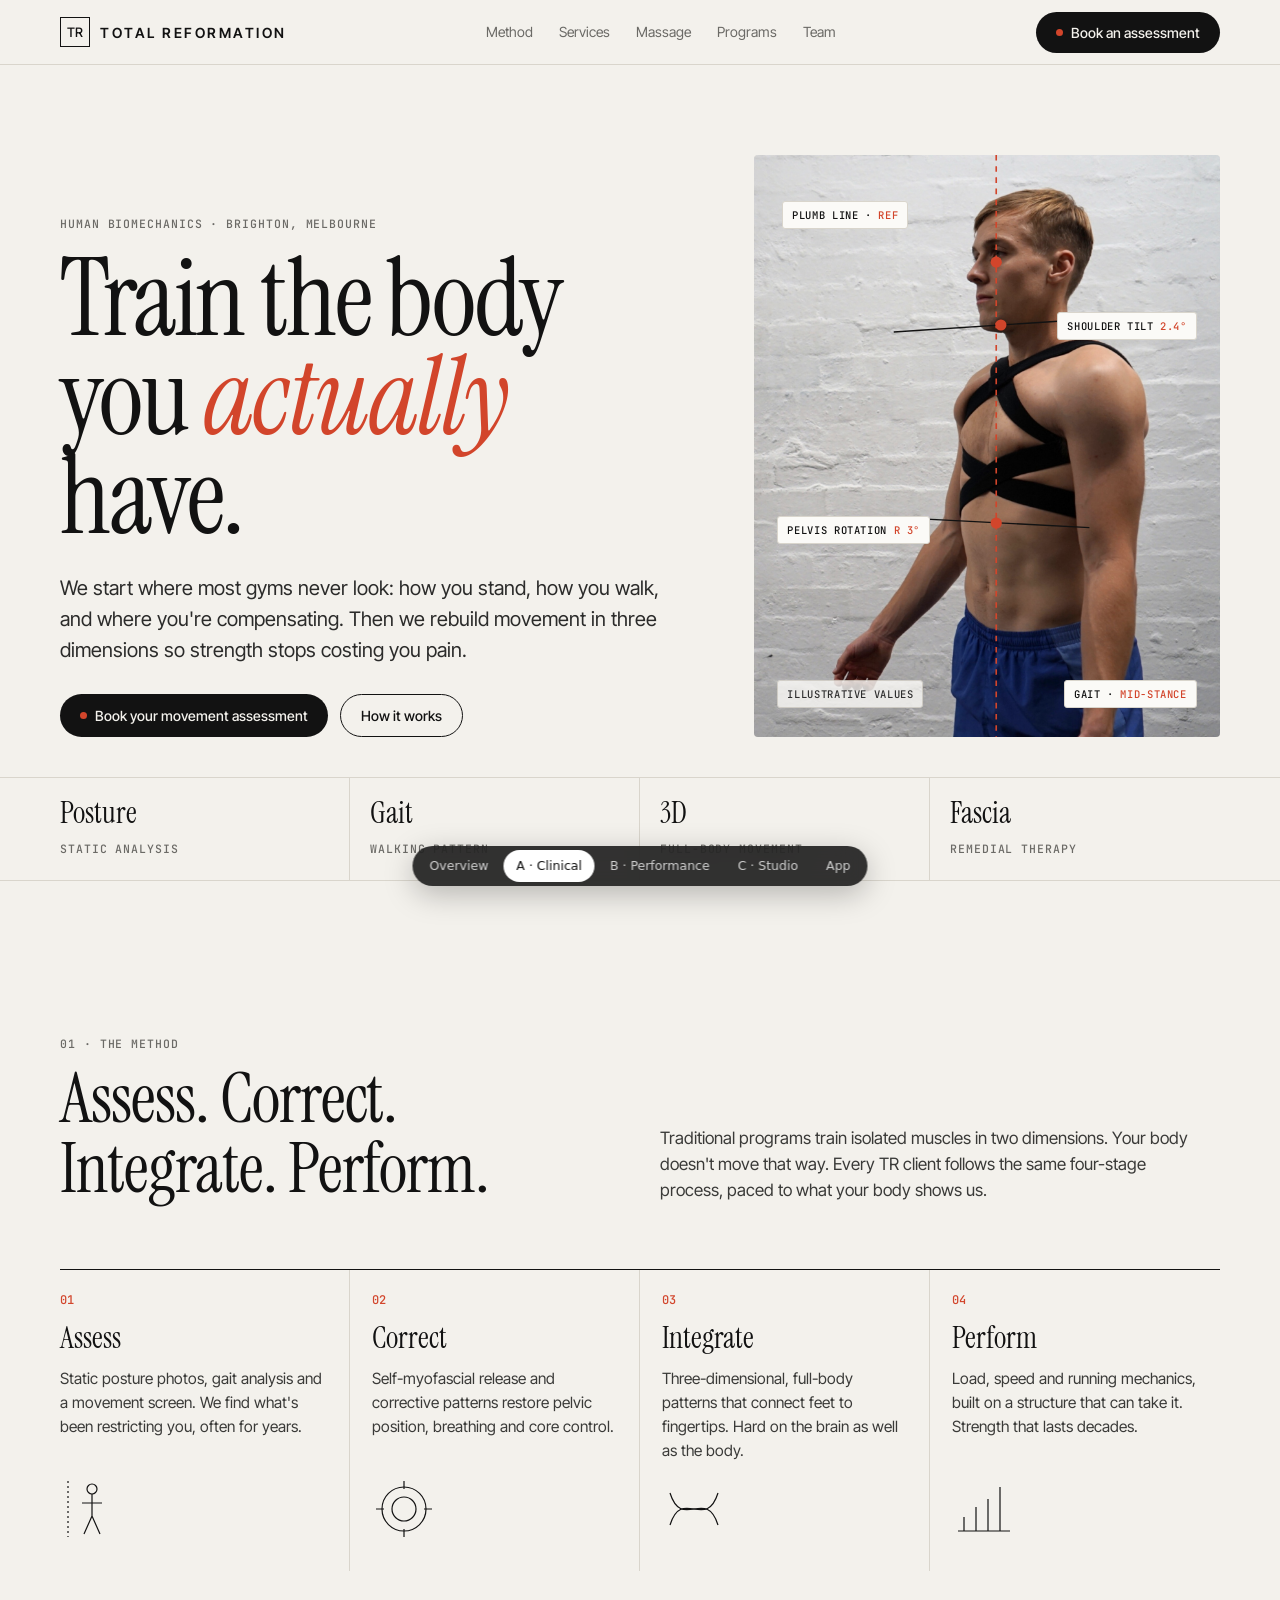
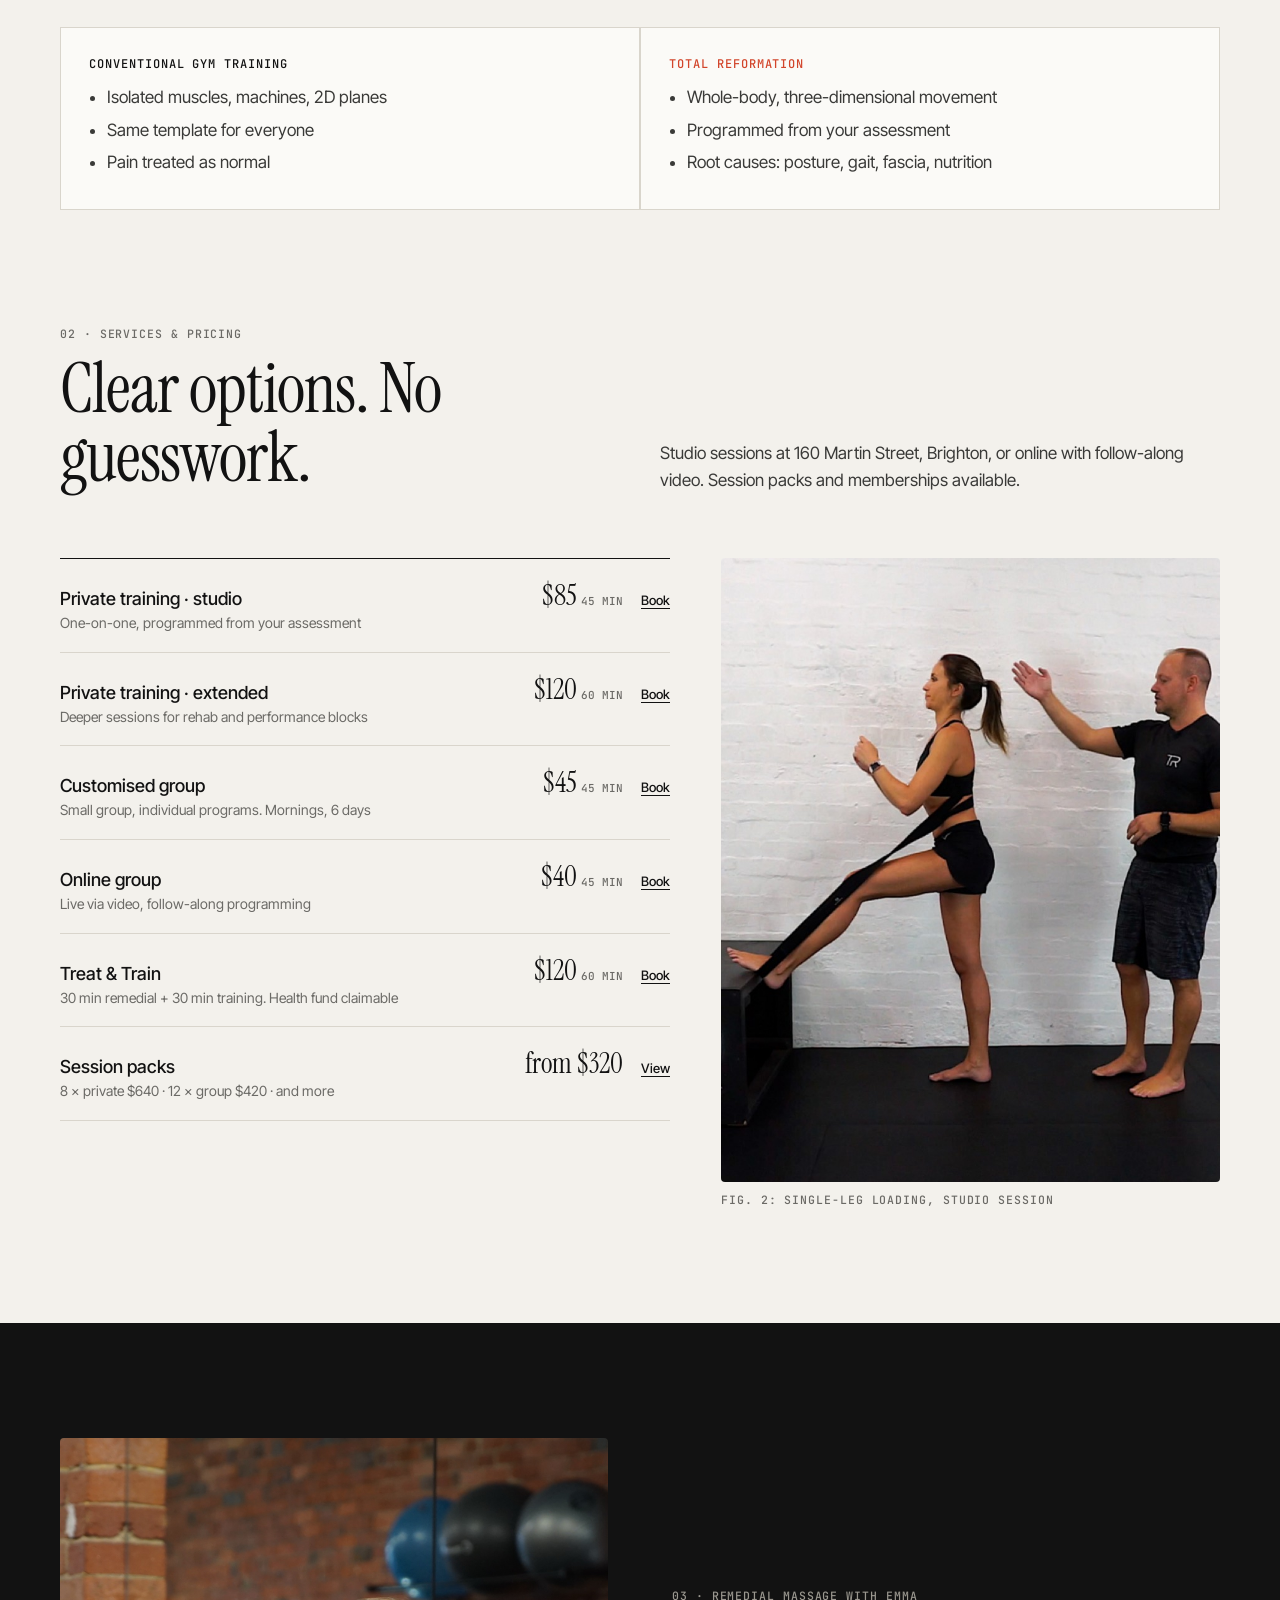
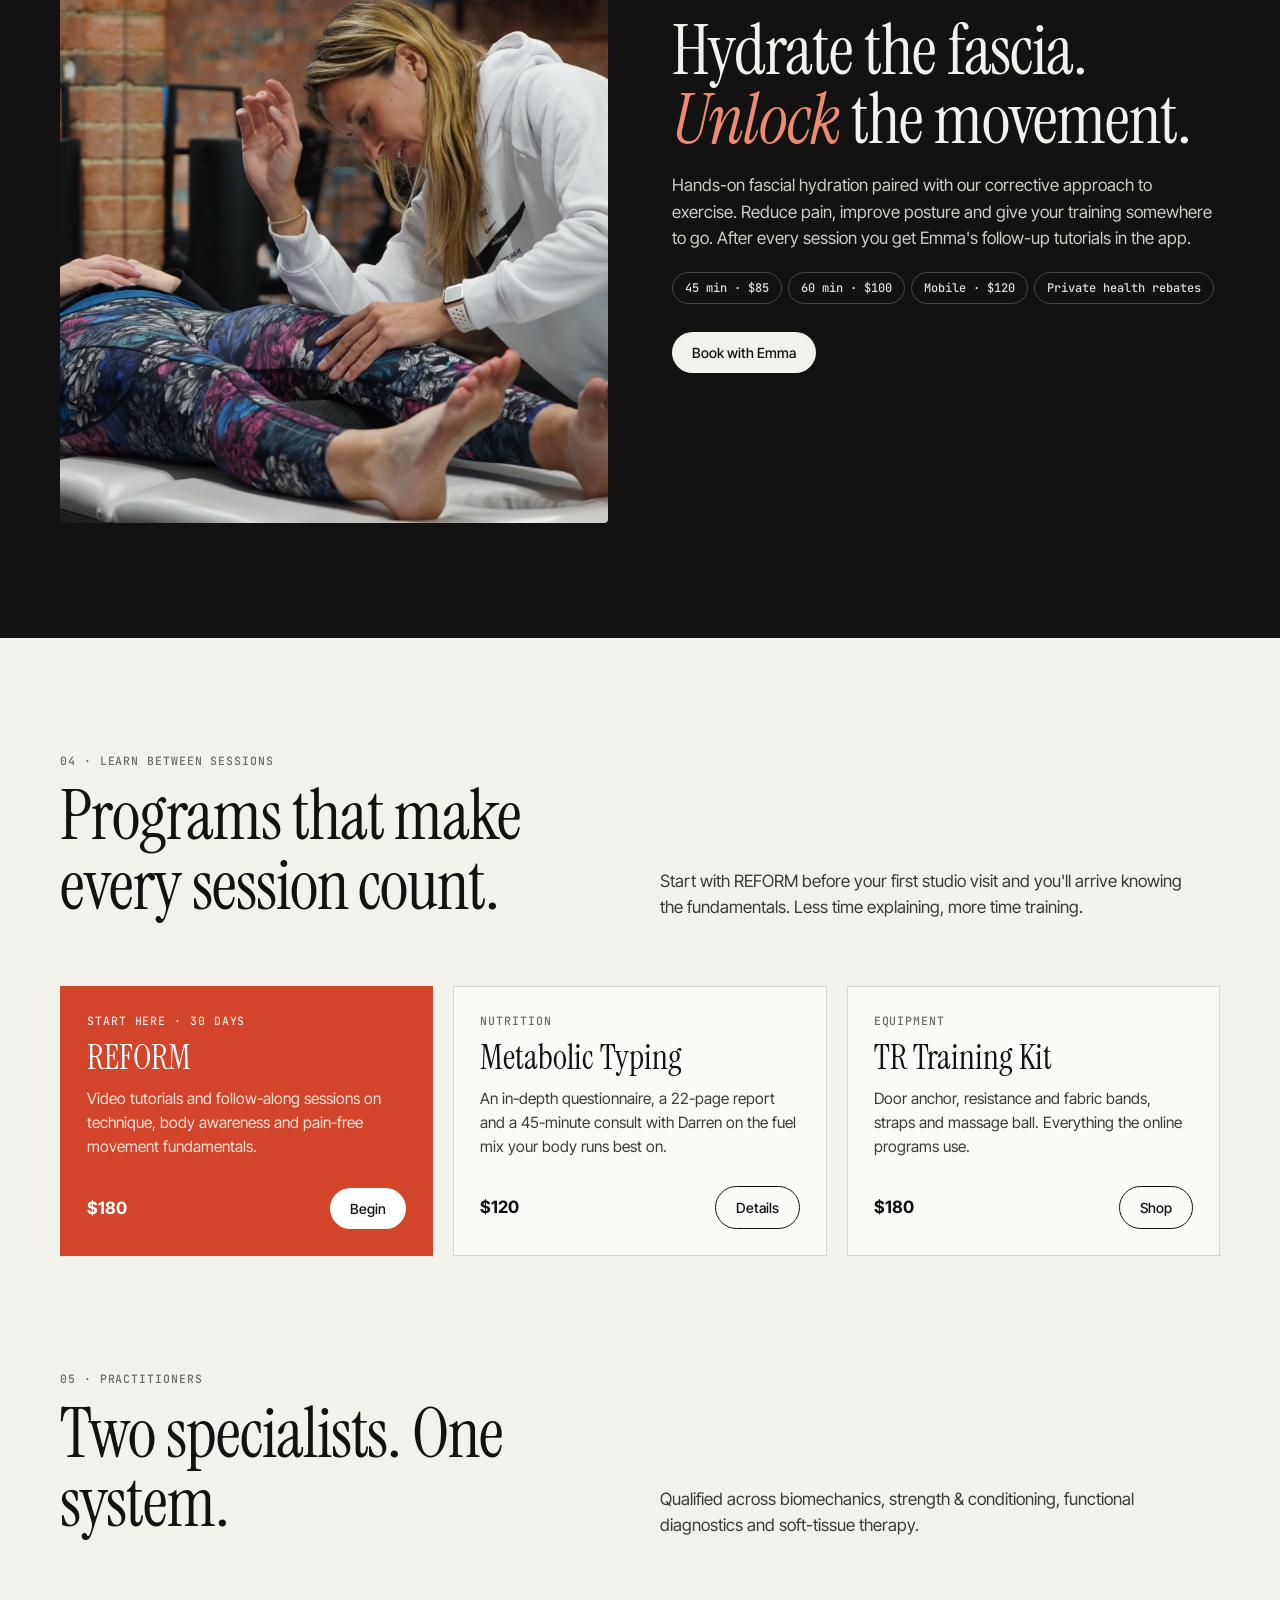
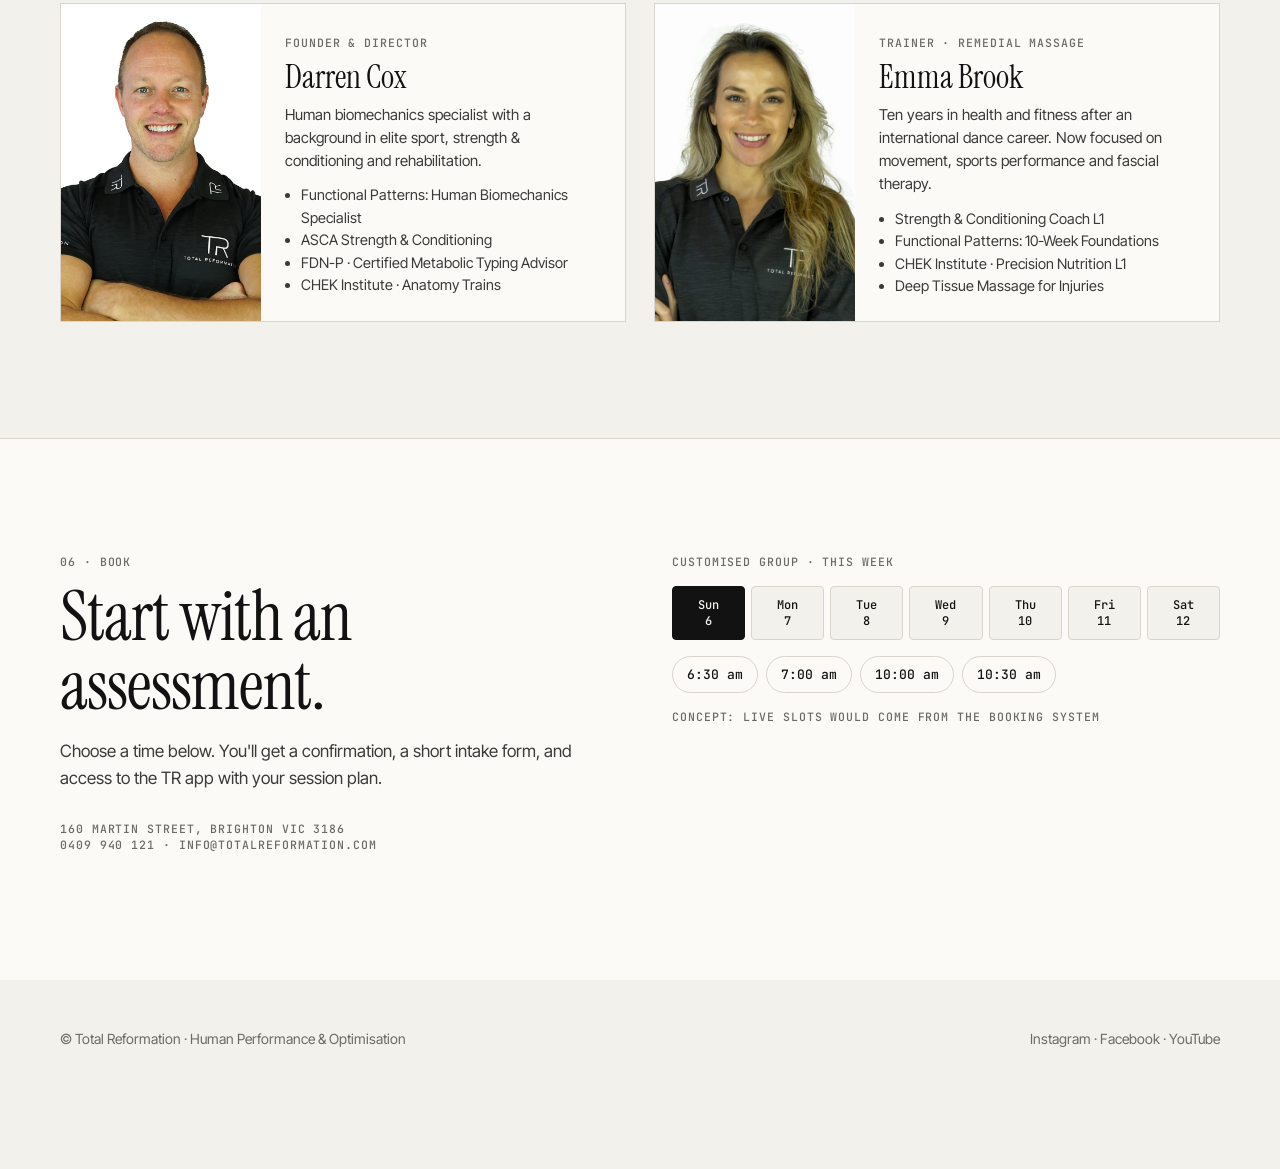
==== a/index.html @ d6e3cc48 "Total Reformation redesign concept: 3 directions + client app demo" ====
<!doctype html>
<html lang="en">
<head>
<meta charset="utf-8">
<meta name="viewport" content="width=device-width, initial-scale=1, viewport-fit=cover">
<meta name="robots" content="noindex, nofollow">
<title>Total Reformation · Concept A · Clinical</title>
<link rel="icon" href="../assets/img/favicon.jpg">
<link rel="preconnect" href="https://fonts.googleapis.com"><link rel="preconnect" href="https://fonts.gstatic.com" crossorigin>
<link href="https://fonts.googleapis.com/css2?family=Instrument+Serif:ital@0;1&family=Inter+Tight:wght@400;500;600&family=JetBrains+Mono:wght@400;500&display=swap" rel="stylesheet">
<link rel="stylesheet" href="../assets/concept-bar.css">
<style>
:root{--paper:#F3F1EC;--ink:#121212;--mute:#6B6A66;--line:#D9D5CC;--sig:#D2452B;--card:#FBFAF7;
--serif:"Instrument Serif",Georgia,serif;--sans:"Inter Tight",system-ui,sans-serif;--mono:"JetBrains Mono",ui-monospace,monospace}
*{box-sizing:border-box}html{scroll-behavior:smooth}
body{margin:0;background:var(--paper);color:var(--ink);font:400 17px/1.55 var(--sans);-webkit-font-smoothing:antialiased}
img{max-width:100%;display:block}a{color:inherit}
.wrap{max-width:1240px;margin:0 auto;padding:0 clamp(18px,4vw,40px)}
.mono{font:500 11.5px/1.4 var(--mono);letter-spacing:.08em;text-transform:uppercase;color:var(--mute)}
/* nav */
nav.top{position:sticky;top:0;z-index:20;background:color-mix(in srgb,var(--paper) 88%,transparent);backdrop-filter:blur(12px);-webkit-backdrop-filter:blur(12px);border-bottom:1px solid var(--line)}
nav.top .wrap{display:flex;align-items:center;justify-content:space-between;height:64px;gap:20px}
.brand{display:flex;align-items:center;gap:10px;text-decoration:none;font:600 14px var(--sans);letter-spacing:.18em}
.brand i{display:grid;place-items:center;width:30px;height:30px;border:1.5px solid var(--ink);font:500 13px var(--sans);font-style:normal;letter-spacing:0}
.links{display:flex;gap:26px;font-size:14px}.links a{text-decoration:none;color:var(--mute)}.links a:hover{color:var(--ink)}
.btn{display:inline-flex;align-items:center;gap:8px;padding:12px 20px;border-radius:999px;background:var(--ink);color:var(--paper);text-decoration:none;font:500 14px var(--sans);border:0;cursor:pointer;white-space:nowrap}
.btn.ghost{background:transparent;color:var(--ink);border:1px solid var(--ink)}
.btn .dot{width:7px;height:7px;border-radius:50%;background:var(--sig)}
@media(max-width:860px){.links{display:none}}
/* hero */
.hero{padding:clamp(40px,7vw,90px) 0 40px}
.hero .grid{display:grid;grid-template-columns:1.15fr .85fr;gap:clamp(24px,5vw,70px);align-items:end}
h1{font:400 clamp(52px,8.4vw,124px)/.92 var(--serif);letter-spacing:-.02em;margin:18px 0 26px}
h1 em{color:var(--sig)}
.lede{font-size:clamp(17px,1.6vw,20px);max-width:34em;color:#2b2b2a}
.cta{display:flex;gap:12px;flex-wrap:wrap;margin-top:28px}
.scan{position:relative;aspect-ratio:4/5;background:#e7e3db;overflow:hidden;border-radius:4px}
.scan img{width:100%;height:100%;object-fit:cover;filter:grayscale(.15) contrast(1.02)}
.scan svg{position:absolute;inset:0;width:100%;height:100%}
.scan .tag{position:absolute;background:var(--card);border:1px solid var(--line);padding:6px 9px;font:500 10.5px var(--mono);letter-spacing:.06em;text-transform:uppercase;border-radius:3px}
.scan .tag b{color:var(--sig);font-weight:500}
@media(max-width:860px){.hero .grid{grid-template-columns:1fr}.scan{aspect-ratio:4/4.4}}
/* strip */
.strip{border-top:1px solid var(--line);border-bottom:1px solid var(--line);margin-top:40px}
.strip .wrap{display:grid;grid-template-columns:repeat(4,1fr)}
.strip div.c{padding:20px 0;border-right:1px solid var(--line);padding-right:16px}.strip div.c:last-child{border:0}
.strip .c+.c{padding-left:20px}
.strip b{display:block;font:400 30px/1 var(--serif);margin-bottom:6px}
@media(max-width:700px){.strip .wrap{grid-template-columns:1fr 1fr}.strip div.c:nth-child(2){border-right:0}.strip div.c:nth-child(3){padding-left:0}.strip div.c:nth-child(-n+2){border-bottom:1px solid var(--line)}}
/* sections */
section{padding:clamp(64px,9vw,120px) 0}
h2{font:400 clamp(38px,5.4vw,72px)/1 var(--serif);letter-spacing:-.015em;margin:12px 0 18px}
.sechead{display:grid;grid-template-columns:1fr 1fr;gap:40px;align-items:end;margin-bottom:48px}
.sechead p{color:#3a3a38;max-width:32em}
@media(max-width:860px){.sechead{grid-template-columns:1fr;gap:6px}}
/* method */
.steps{display:grid;grid-template-columns:repeat(4,1fr);border-top:1px solid var(--ink)}
.step{padding:22px 22px 30px 0;border-right:1px solid var(--line);min-height:260px;display:flex;flex-direction:column;gap:14px}
.step+.step{padding-left:22px}.step:last-child{border-right:0}
.step h3{font:400 30px/1.05 var(--serif);margin:0}
.step p{margin:0;font-size:15.5px;color:#3a3a38}
.step .n{font:500 12px var(--mono);color:var(--sig)}
.step svg{margin-top:auto;width:64px;height:64px;stroke:var(--ink);fill:none;stroke-width:1.2}
@media(max-width:900px){.steps{grid-template-columns:1fr 1fr}.step{min-height:0;border-bottom:1px solid var(--line)}.step:nth-child(2){border-right:0}.step:nth-child(3){padding-left:0}}
@media(max-width:520px){.steps{grid-template-columns:1fr}.step,.step+.step{padding-left:0;border-right:0}}
/* compare */
.compare{display:grid;grid-template-columns:1fr 1fr;gap:2px;background:var(--line);border:1px solid var(--line);margin-top:56px}
.compare>div{background:var(--card);padding:28px}
.compare h4{margin:0 0 12px;font:500 12px var(--mono);letter-spacing:.08em;text-transform:uppercase}
.compare ul{margin:0;padding-left:18px;color:#3a3a38}.compare li{margin:6px 0}
.compare .tr h4{color:var(--sig)}
@media(max-width:700px){.compare{grid-template-columns:1fr}}
/* services */
.svc{display:grid;grid-template-columns:1.1fr .9fr;gap:clamp(24px,4vw,60px)}
.table{border-top:1px solid var(--ink)}
.row{display:grid;grid-template-columns:1fr auto auto;gap:18px;align-items:baseline;padding:18px 0;border-bottom:1px solid var(--line)}
.row h3{margin:0;font:500 18px var(--sans)}.row small{display:block;color:var(--mute);font-size:14px;margin-top:3px}
.row .p{font:400 28px var(--serif)}.row .d{font:500 11px var(--mono);color:var(--mute);text-transform:uppercase}
.row a{font:500 13px var(--sans);text-decoration:none;border-bottom:1px solid var(--ink)}
.svc figure{margin:0;position:sticky;top:90px;align-self:start}
.svc figure img{aspect-ratio:4/5;object-fit:cover;border-radius:4px}
.svc figcaption{margin-top:10px}
@media(max-width:860px){.svc{grid-template-columns:1fr}.svc figure{position:static}.row{grid-template-columns:1fr auto}.row a{grid-column:1/-1;justify-self:start}}
/* dark band */
.band{background:var(--ink);color:var(--paper)}
.band .mono{color:#9a978f}
.band h2 em{color:#F08A6E}
.band .grid{display:grid;grid-template-columns:1fr 1fr;gap:clamp(28px,5vw,80px);align-items:center}
.band img{border-radius:4px;aspect-ratio:16/10;object-fit:cover}
.band p{color:#cfccc4}
.pill{display:inline-block;padding:7px 12px;border:1px solid #444;border-radius:999px;font:500 12px var(--mono);margin:4px 6px 0 0;color:#ddd}
@media(max-width:860px){.band .grid{grid-template-columns:1fr}}
/* people */
.people{display:grid;grid-template-columns:1fr 1fr;gap:28px}
.person{background:var(--card);border:1px solid var(--line);display:grid;grid-template-columns:200px 1fr}
.person img{height:100%;object-fit:cover;background:#fff}
.person div{padding:24px}
.person h3{font:400 32px/1 var(--serif);margin:6px 0 10px}
.person ul{padding-left:16px;margin:12px 0 0;font-size:14.5px;color:#3a3a38}
@media(max-width:960px){.people{grid-template-columns:1fr}}
@media(max-width:520px){.person{grid-template-columns:1fr}.person img{aspect-ratio:1;height:auto}}
/* programs */
.progs{display:grid;grid-template-columns:repeat(3,1fr);gap:20px}
.prog{border:1px solid var(--line);background:var(--card);padding:26px;display:flex;flex-direction:column;gap:12px;min-height:270px}
.prog h3{font:400 34px/1 var(--serif);margin:0}.prog p{margin:0;color:#3a3a38;font-size:15.5px}
.prog .foot{margin-top:auto;display:flex;justify-content:space-between;align-items:center}
.prog.feat{background:var(--sig);color:#fff;border-color:var(--sig)}.prog.feat p,.prog.feat .mono{color:#fde3dc}
.prog.feat .btn{background:#fff;color:var(--ink)}
@media(max-width:900px){.progs{grid-template-columns:1fr}}
/* book */
.book{background:var(--card);border-top:1px solid var(--line)}
.book .grid{display:grid;grid-template-columns:1fr 1fr;gap:clamp(28px,5vw,80px)}
.slots{display:grid;grid-template-columns:repeat(7,1fr);gap:6px;margin:16px 0}
.slots button{font:500 12px var(--mono);border:1px solid var(--line);background:var(--paper);padding:10px 0;border-radius:4px;cursor:pointer;color:var(--ink)}
.slots button.on{background:var(--ink);color:var(--paper);border-color:var(--ink)}
.times{display:flex;flex-wrap:wrap;gap:8px}.times span{padding:9px 14px;border:1px solid var(--line);border-radius:999px;font:500 13px var(--mono);cursor:pointer}
.times span:hover{border-color:var(--sig);color:var(--sig)}
@media(max-width:860px){.book .grid{grid-template-columns:1fr}}
footer{padding:48px 0 120px;font-size:14px;color:var(--mute)}
footer .wrap{display:flex;justify-content:space-between;gap:20px;flex-wrap:wrap}
.reveal{opacity:0;transform:translateY(18px);transition:opacity .7s ease,transform .7s ease}.reveal.in{opacity:1;transform:none}
@media(prefers-reduced-motion:reduce){.reveal{opacity:1;transform:none;transition:none}}
</style>
</head>
<body>
<nav class="top"><div class="wrap">
  <a class="brand" href="#"><i>TR</i>TOTAL REFORMATION</a>
  <div class="links"><a href="#method">Method</a><a href="#services">Services</a><a href="#massage">Massage</a><a href="#programs">Programs</a><a href="#team">Team</a></div>
  <a class="btn" href="#book"><span class="dot"></span>Book an assessment</a>
</div></nav>

<header class="hero"><div class="wrap grid">
  <div>
    <div class="mono">Human biomechanics · Brighton, Melbourne</div>
    <h1>Train the body you <em>actually</em> have.</h1>
    <p class="lede">We start where most gyms never look: how you stand, how you walk, and where you're compensating. Then we rebuild movement in three dimensions so strength stops costing you pain.</p>
    <div class="cta"><a class="btn" href="#book"><span class="dot"></span>Book your movement assessment</a><a class="btn ghost" href="#method">How it works</a></div>
  </div>
  <div class="scan reveal">
    <img src="../assets/img/posture-strap.jpg" alt="Client during a posture assessment">
    <svg viewBox="0 0 100 125" preserveAspectRatio="none" aria-hidden="true">
      <line x1="52" y1="0" x2="52" y2="125" stroke="#D2452B" stroke-width=".35" stroke-dasharray="1.2 1.2"/>
      <line x1="30" y1="38" x2="76" y2="35" stroke="#121212" stroke-width=".3"/>
      <line x1="34" y1="78" x2="72" y2="80" stroke="#121212" stroke-width=".3"/>
      <circle cx="52" cy="23" r="1.2" fill="#D2452B"/><circle cx="53" cy="36.5" r="1.2" fill="#D2452B"/><circle cx="52" cy="79" r="1.2" fill="#D2452B"/>
    </svg>
    <span class="tag" style="top:8%;left:6%">Plumb line · <b>ref</b></span>
    <span class="tag" style="top:27%;right:5%">Shoulder tilt <b>2.4°</b></span>
    <span class="tag" style="top:62%;left:5%">Pelvis rotation <b>R 3°</b></span>
    <span class="tag" style="bottom:5%;right:5%">Gait · <b>mid-stance</b></span>
    <span class="tag" style="bottom:5%;left:5%;opacity:.8">Illustrative values</span>
  </div>
</div>
<div class="strip"><div class="wrap">
  <div class="c"><b>Posture</b><span class="mono">Static analysis</span></div>
  <div class="c"><b>Gait</b><span class="mono">Walking pattern</span></div>
  <div class="c"><b>3D</b><span class="mono">Full-body movement</span></div>
  <div class="c"><b>Fascia</b><span class="mono">Remedial therapy</span></div>
</div></div>
</header>

<section id="method"><div class="wrap">
  <div class="sechead">
    <div><div class="mono">01 · The method</div><h2>Assess. Correct. Integrate. Perform.</h2></div>
    <p>Traditional programs train isolated muscles in two dimensions. Your body doesn't move that way. Every TR client follows the same four-stage process, paced to what your body shows us.</p>
  </div>
  <div class="steps">
    <div class="step reveal"><span class="n">01</span><h3>Assess</h3><p>Static posture photos, gait analysis and a movement screen. We find what's been restricting you, often for years.</p>
      <svg viewBox="0 0 64 64"><circle cx="32" cy="12" r="5"/><path d="M32 17v22M22 26h20M32 39l-8 18M32 39l8 18"/><path d="M8 4v56" stroke-dasharray="2 3"/></svg></div>
    <div class="step reveal"><span class="n">02</span><h3>Correct</h3><p>Self-myofascial release and corrective patterns restore pelvic position, breathing and core control.</p>
      <svg viewBox="0 0 64 64"><circle cx="32" cy="32" r="22"/><circle cx="32" cy="32" r="12"/><path d="M32 4v8M32 52v8M4 32h8M52 32h8"/></svg></div>
    <div class="step reveal"><span class="n">03</span><h3>Integrate</h3><p>Three-dimensional, full-body patterns that connect feet to fingertips. Hard on the brain as well as the body.</p>
      <svg viewBox="0 0 64 64"><path d="M8 48C20 10 44 54 56 16"/><path d="M8 16c12 38 36-6 48 32"/></svg></div>
    <div class="step reveal"><span class="n">04</span><h3>Perform</h3><p>Load, speed and running mechanics, built on a structure that can take it. Strength that lasts decades.</p>
      <svg viewBox="0 0 64 64"><path d="M6 54h52M12 54V40M24 54V30M36 54V22M48 54V10"/></svg></div>
  </div>
  <div class="compare reveal">
    <div><h4>Conventional gym training</h4><ul><li>Isolated muscles, machines, 2D planes</li><li>Same template for everyone</li><li>Pain treated as normal</li></ul></div>
    <div class="tr"><h4>Total Reformation</h4><ul><li>Whole-body, three-dimensional movement</li><li>Programmed from your assessment</li><li>Root causes: posture, gait, fascia, nutrition</li></ul></div>
  </div>
</div></section>

<section id="services" style="padding-top:0"><div class="wrap">
  <div class="sechead">
    <div><div class="mono">02 · Services &amp; pricing</div><h2>Clear options. No guesswork.</h2></div>
    <p>Studio sessions at 160 Martin Street, Brighton, or online with follow-along video. Session packs and memberships available.</p>
  </div>
  <div class="svc">
    <div class="table">
      <div class="row"><div><h3>Private training · studio</h3><small>One-on-one, programmed from your assessment</small></div><div><span class="p">$85</span> <span class="d">45 min</span></div><a href="#book">Book</a></div>
      <div class="row"><div><h3>Private training · extended</h3><small>Deeper sessions for rehab and performance blocks</small></div><div><span class="p">$120</span> <span class="d">60 min</span></div><a href="#book">Book</a></div>
      <div class="row"><div><h3>Customised group</h3><small>Small group, individual programs. Mornings, 6 days</small></div><div><span class="p">$45</span> <span class="d">45 min</span></div><a href="#book">Book</a></div>
      <div class="row"><div><h3>Online group</h3><small>Live via video, follow-along programming</small></div><div><span class="p">$40</span> <span class="d">45 min</span></div><a href="#book">Book</a></div>
      <div class="row"><div><h3>Treat &amp; Train</h3><small>30 min remedial + 30 min training. Health fund claimable</small></div><div><span class="p">$120</span> <span class="d">60 min</span></div><a href="#book">Book</a></div>
      <div class="row"><div><h3>Session packs</h3><small>8 × private $640 · 12 × group $420 · and more</small></div><div><span class="p">from $320</span></div><a href="#book">View</a></div>
    </div>
    <figure class="reveal"><img src="../assets/img/box-coach.jpg" alt="Darren coaching a client"><figcaption class="mono">Fig. 2: Single-leg loading, studio session</figcaption></figure>
  </div>
</div></section>

<section class="band" id="massage"><div class="wrap grid">
  <div class="reveal"><img src="../assets/img/emma-treat.jpg" alt="Emma during a remedial massage treatment" style="aspect-ratio:4/5"></div>
  <div>
    <div class="mono">03 · Remedial massage with Emma</div>
    <h2>Hydrate the fascia. <em>Unlock</em> the movement.</h2>
    <p>Hands-on fascial hydration paired with our corrective approach to exercise. Reduce pain, improve posture and give your training somewhere to go. After every session you get Emma's follow-up tutorials in the app.</p>
    <div><span class="pill">45 min · $85</span><span class="pill">60 min · $100</span><span class="pill">Mobile · $120</span><span class="pill">Private health rebates</span></div>
    <div class="cta"><a class="btn" style="background:var(--paper);color:var(--ink)" href="#book">Book with Emma</a></div>
  </div>
</div></section>

<section id="programs"><div class="wrap">
  <div class="sechead">
    <div><div class="mono">04 · Learn between sessions</div><h2>Programs that make every session count.</h2></div>
    <p>Start with REFORM before your first studio visit and you'll arrive knowing the fundamentals. Less time explaining, more time training.</p>
  </div>
  <div class="progs">
    <div class="prog feat reveal"><span class="mono">Start here · 30 days</span><h3>REFORM</h3><p>Video tutorials and follow-along sessions on technique, body awareness and pain-free movement fundamentals.</p><div class="foot"><b>$180</b><a class="btn" href="#">Begin</a></div></div>
    <div class="prog reveal"><span class="mono">Nutrition</span><h3>Metabolic Typing</h3><p>An in-depth questionnaire, a 22-page report and a 45-minute consult with Darren on the fuel mix your body runs best on.</p><div class="foot"><b>$120</b><a class="btn ghost" href="#">Details</a></div></div>
    <div class="prog reveal"><span class="mono">Equipment</span><h3>TR Training Kit</h3><p>Door anchor, resistance and fabric bands, straps and massage ball. Everything the online programs use.</p><div class="foot"><b>$180</b><a class="btn ghost" href="#">Shop</a></div></div>
  </div>
</div></section>

<section id="team" style="padding-top:0"><div class="wrap">
  <div class="sechead"><div><div class="mono">05 · Practitioners</div><h2>Two specialists. One system.</h2></div><p>Qualified across biomechanics, strength &amp; conditioning, functional diagnostics and soft-tissue therapy.</p></div>
  <div class="people">
    <div class="person reveal"><img src="../assets/img/darren-portrait.jpg" alt="Darren Cox"><div><span class="mono">Founder &amp; director</span><h3>Darren Cox</h3><p style="margin:0;font-size:15px;color:#3a3a38">Human biomechanics specialist with a background in elite sport, strength &amp; conditioning and rehabilitation.</p>
      <ul><li>Functional Patterns: Human Biomechanics Specialist</li><li>ASCA Strength &amp; Conditioning</li><li>FDN-P · Certified Metabolic Typing Advisor</li><li>CHEK Institute · Anatomy Trains</li></ul></div></div>
    <div class="person reveal"><img src="../assets/img/emma-portrait.jpg" alt="Emma Brook"><div><span class="mono">Trainer · remedial massage</span><h3>Emma Brook</h3><p style="margin:0;font-size:15px;color:#3a3a38">Ten years in health and fitness after an international dance career. Now focused on movement, sports performance and fascial therapy.</p>
      <ul><li>Strength &amp; Conditioning Coach L1</li><li>Functional Patterns: 10-Week Foundations</li><li>CHEK Institute · Precision Nutrition L1</li><li>Deep Tissue Massage for Injuries</li></ul></div></div>
  </div>
</div></section>

<section class="book" id="book"><div class="wrap grid">
  <div><div class="mono">06 · Book</div><h2>Start with an assessment.</h2><p style="color:#3a3a38">Choose a time below. You'll get a confirmation, a short intake form, and access to the TR app with your session plan.</p>
    <p class="mono" style="margin-top:30px">160 Martin Street, Brighton VIC 3186<br>0409 940 121 · info@totalreformation.com</p></div>
  <div>
    <div class="mono">Customised group · this week</div>
    <div class="slots" id="days"></div>
    <div class="times"><span>6:30 am</span><span>7:00 am</span><span>10:00 am</span><span>10:30 am</span></div>
    <p class="mono" style="margin-top:16px">Concept: live slots would come from the booking system</p>
  </div>
</div></section>

<footer><div class="wrap"><span>© Total Reformation · Human Performance &amp; Optimisation</span><span>Instagram · Facebook · YouTube</span></div></footer>

<script src="../assets/concept-bar.js" data-concept="A · Clinical"></script>
<script>
const d=document.getElementById('days'),n=new Date();for(let i=0;i<7;i++){const x=new Date(n);x.setDate(n.getDate()+i);const b=document.createElement('button');b.innerHTML=x.toLocaleDateString('en-AU',{weekday:'short'})+'<br>'+x.getDate();if(!i)b.className='on';b.onclick=()=>{d.querySelectorAll('button').forEach(e=>e.className='');b.className='on'};d.appendChild(b)}
const io=new IntersectionObserver(es=>es.forEach(e=>{if(e.isIntersecting){e.target.classList.add('in');io.unobserve(e.target)}}),{threshold:.12});document.querySelectorAll('.reveal').forEach(e=>io.observe(e));
</script>
</body>
</html>
---- assets/concept-bar.css ----
.cbar{position:fixed;left:50%;bottom:calc(14px + env(safe-area-inset-bottom));transform:translateX(-50%);z-index:9999;display:flex;gap:2px;padding:4px;border-radius:999px;background:rgba(18,18,18,.86);backdrop-filter:blur(14px);-webkit-backdrop-filter:blur(14px);box-shadow:0 8px 30px rgba(0,0,0,.25);font:500 12.5px/1 system-ui,-apple-system,sans-serif;max-width:calc(100vw - 20px);overflow-x:auto;scrollbar-width:none}
.cbar::-webkit-scrollbar{display:none}
.cbar a{color:#cfcfcf;text-decoration:none;padding:10px 13px;border-radius:999px;white-space:nowrap}
.cbar a.on{background:#fff;color:#111}
@media(max-width:560px){.cbar a{padding:10px 15px;font-size:13.5px}}
.cbar a:hover:not(.on){color:#fff}
@media print{.cbar{display:none}}
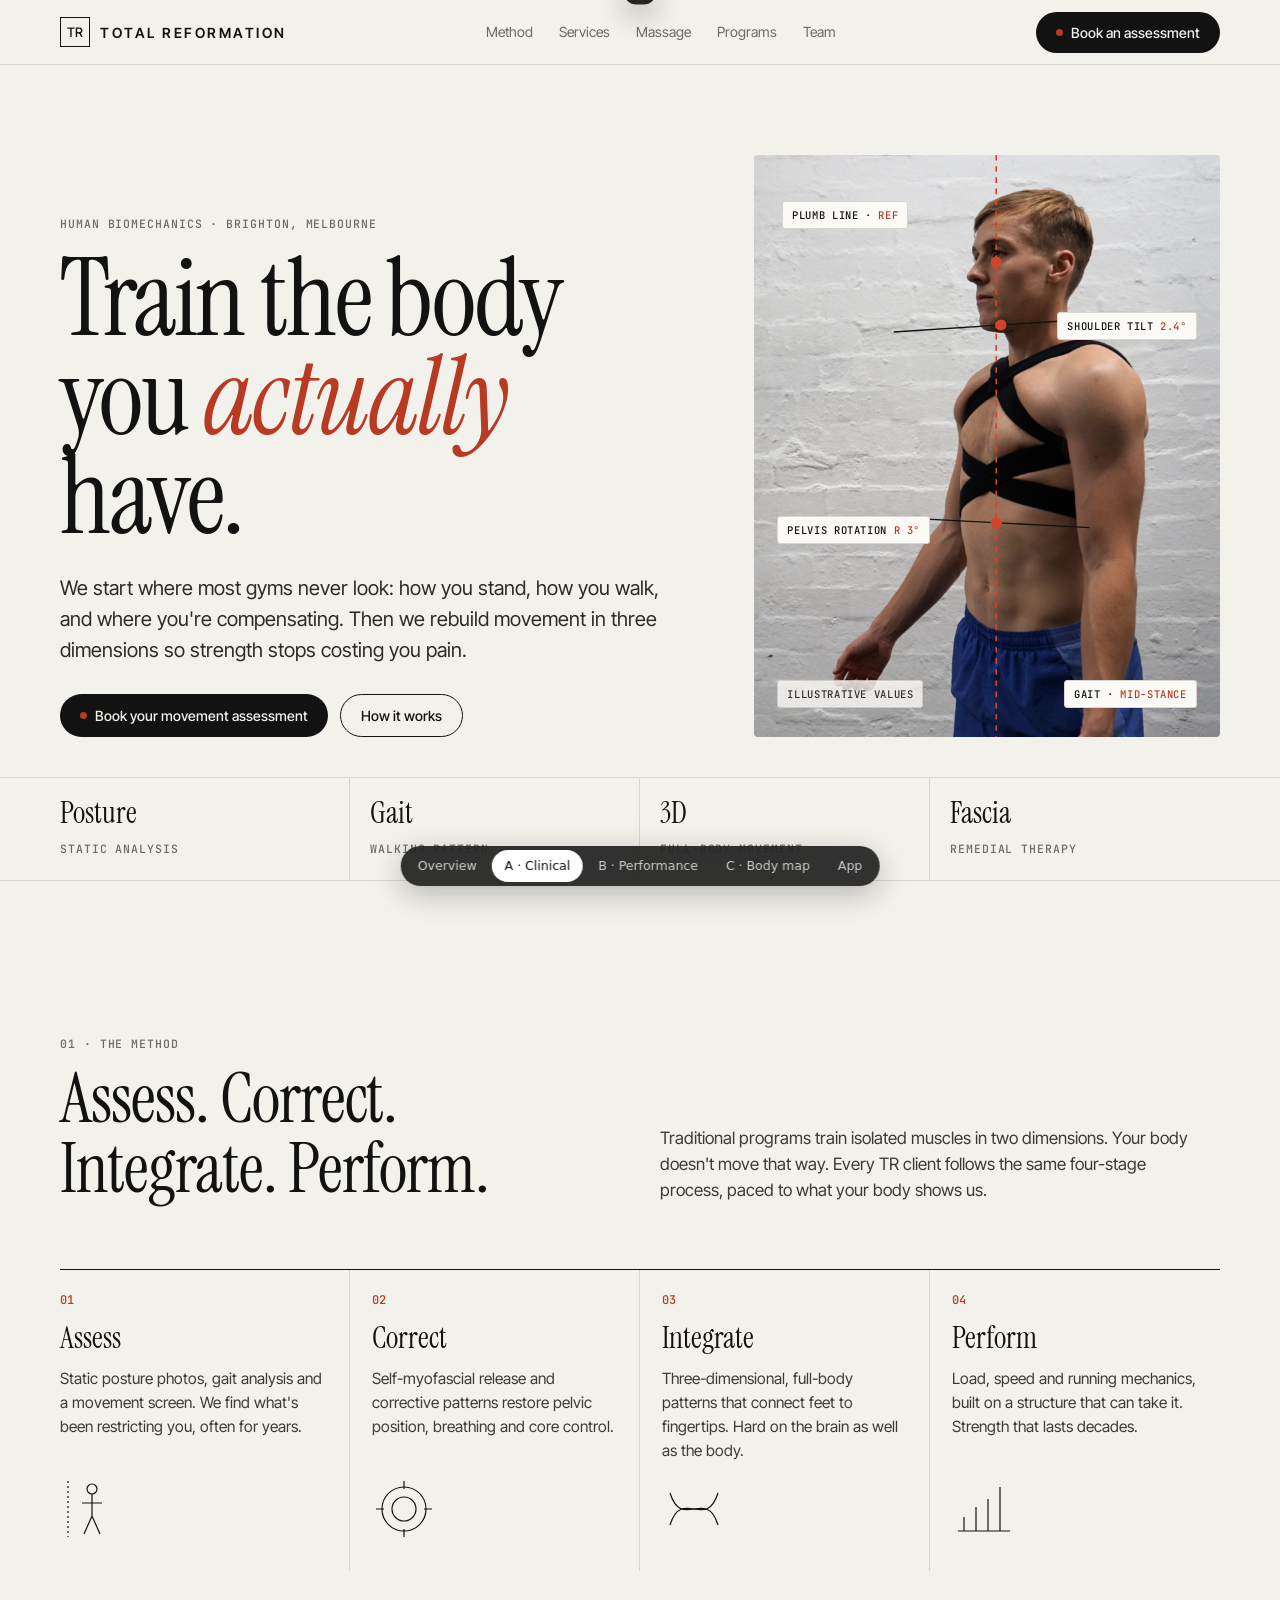
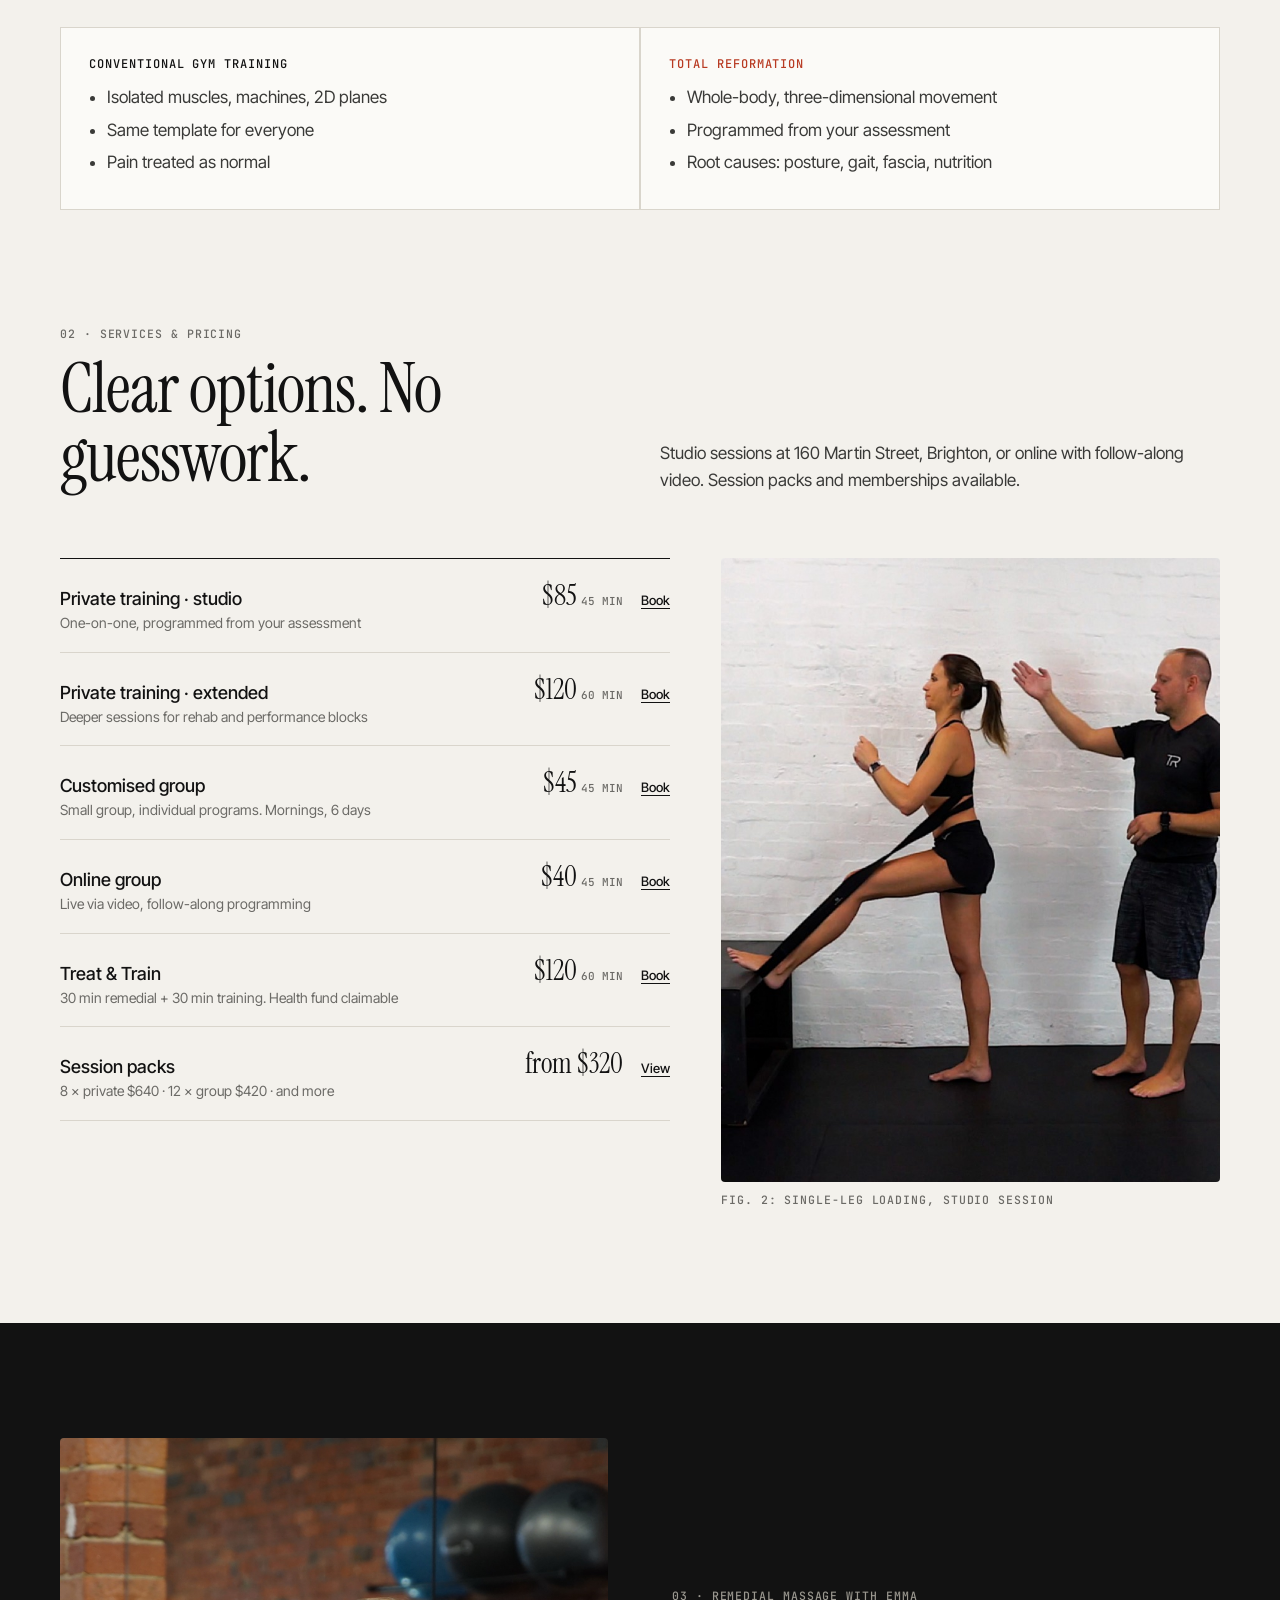
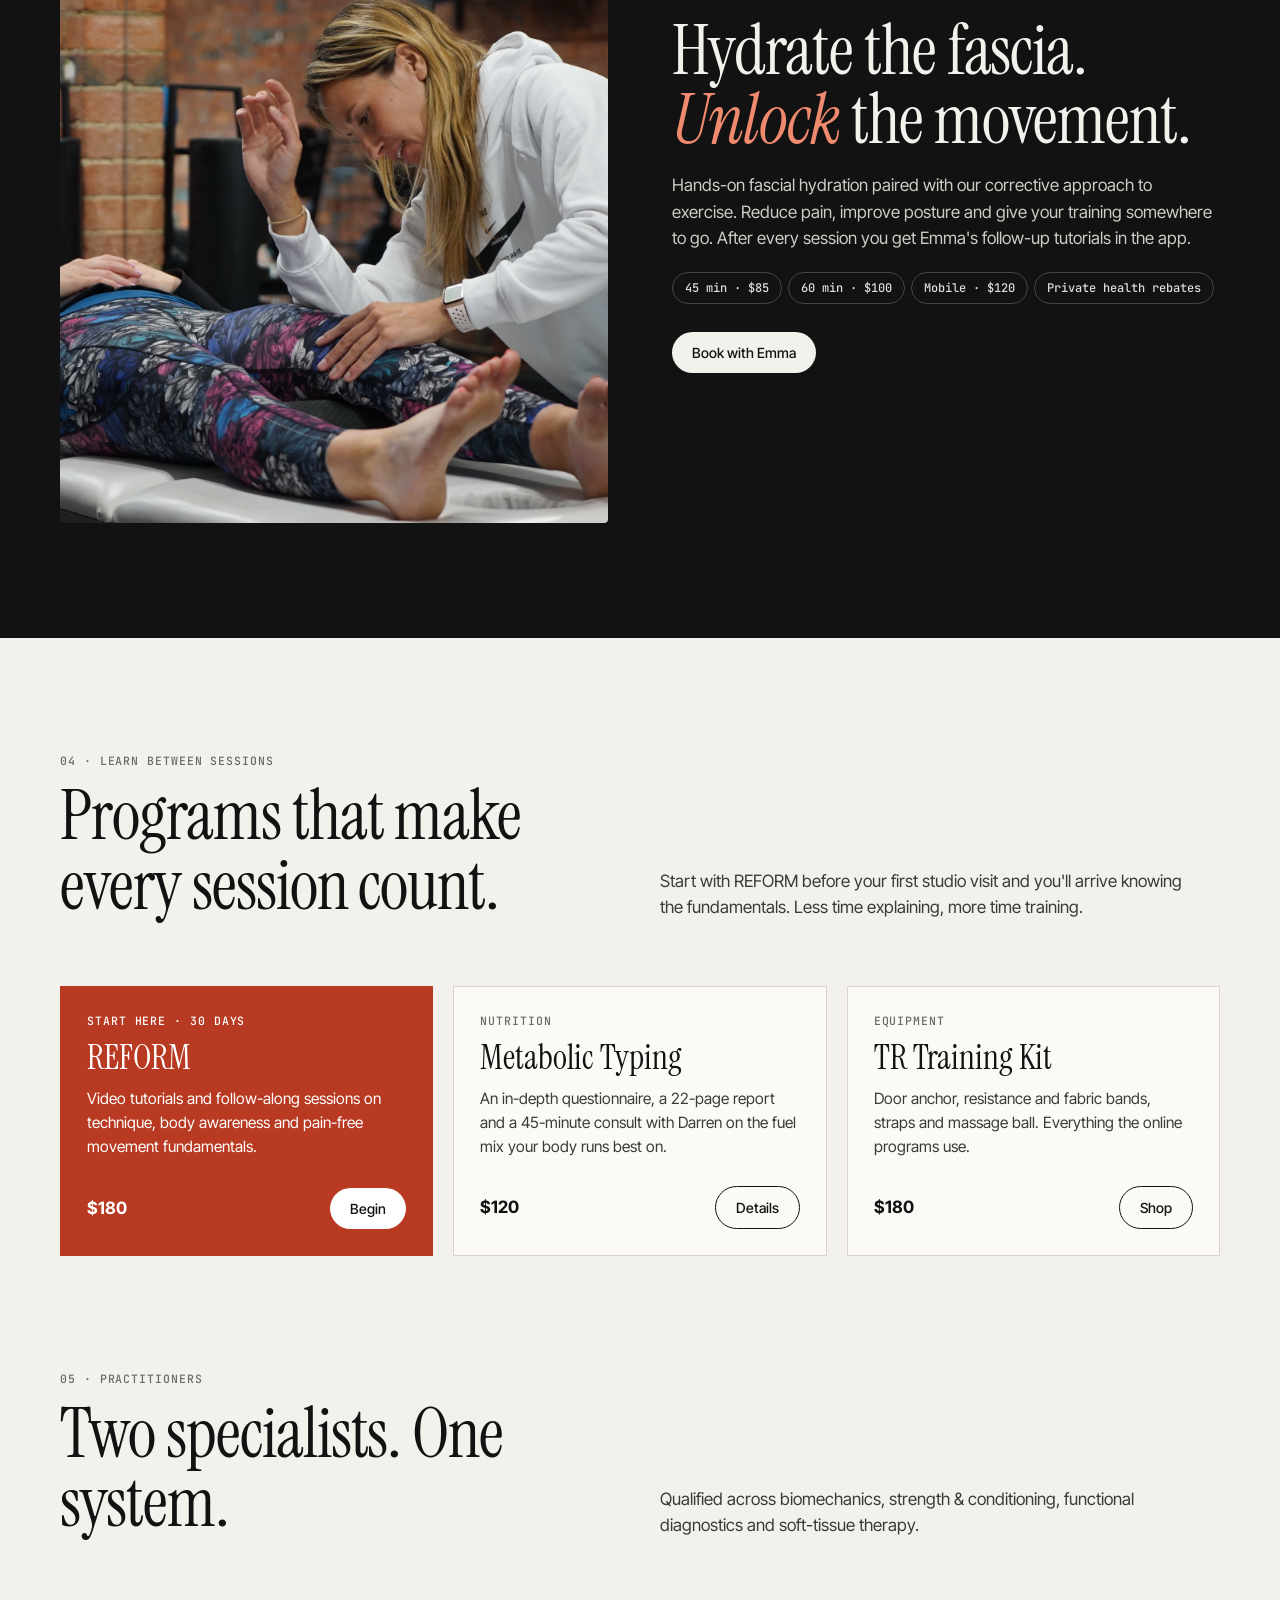
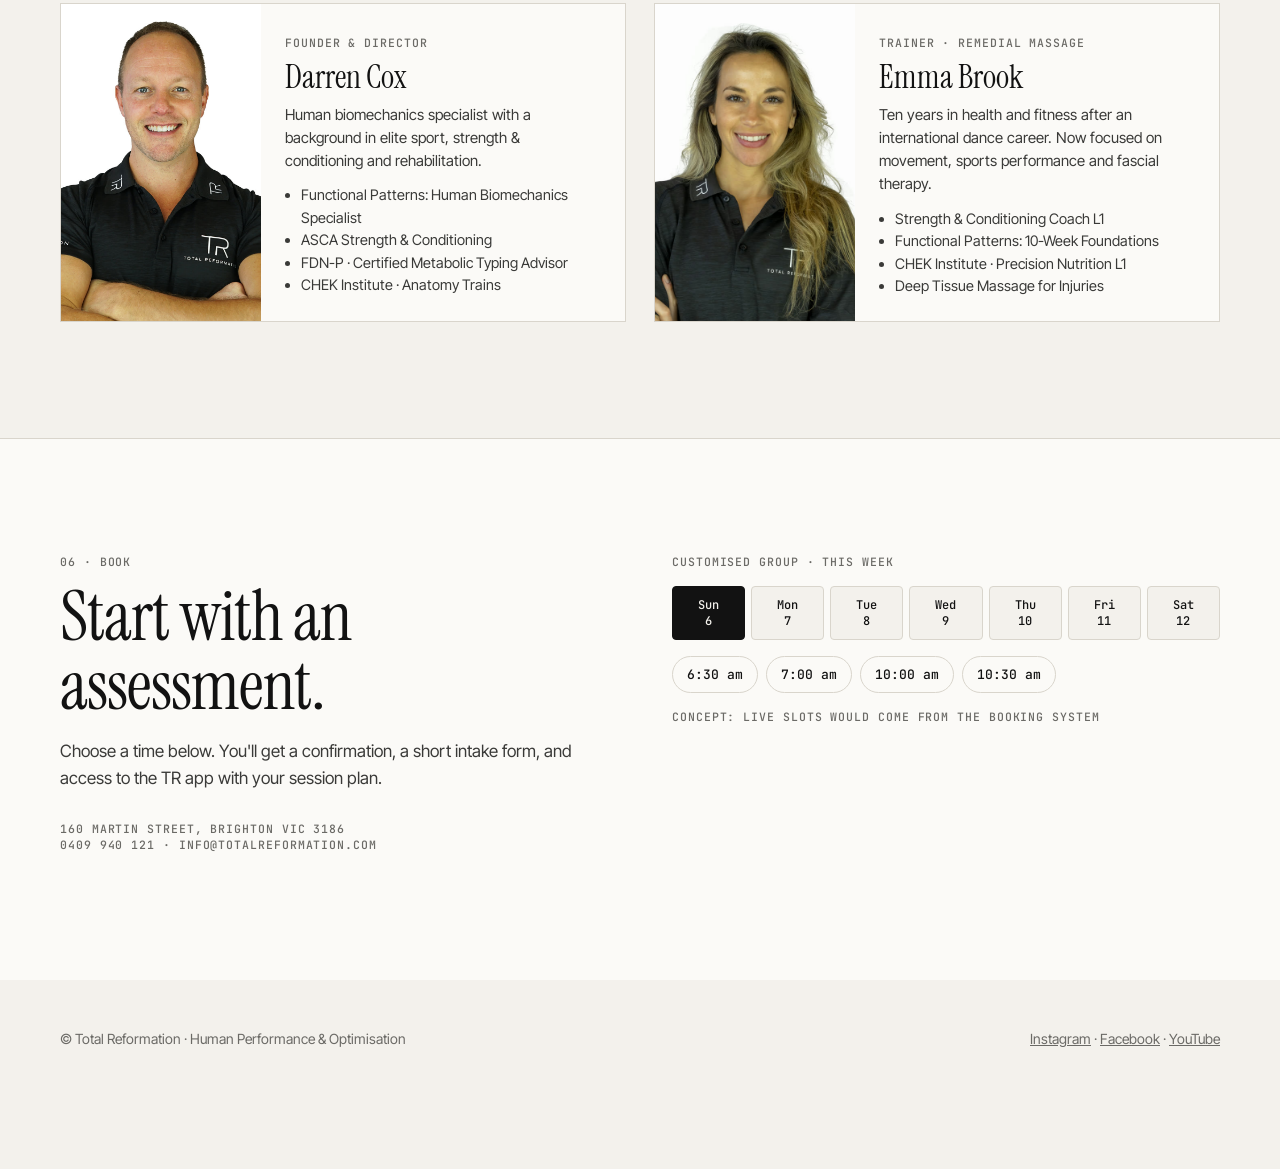
==== commit 4eed0940: "Concept C: 5 research-led themes (Copper, Volt, Iris, Aubergine, Infrared) + refreshed originals; co" ====
--- a/a/index.html
+++ b/a/index.html
@@ -5,12 +5,20 @@
 <meta name="viewport" content="width=device-width, initial-scale=1, viewport-fit=cover">
 <meta name="robots" content="noindex, nofollow">
 <title>Total Reformation · Concept A · Clinical</title>
+<meta name="description" content="Concept A: light, clinical, assessment-first redesign for Total Reformation.">
+<meta property="og:type" content="website">
+<meta property="og:title" content="Total Reformation · Concept A · Clinical">
+<meta property="og:description" content="Concept A: light, clinical, assessment-first redesign for Total Reformation.">
+<meta property="og:url" content="https://falk3n.github.io/tr-preview/a/">
+<meta property="og:image" content="https://falk3n.github.io/tr-preview/assets/img/og.jpg">
+<meta property="og:image:width" content="1200"><meta property="og:image:height" content="630">
+<meta name="twitter:card" content="summary_large_image">
 <link rel="icon" href="../assets/img/favicon.jpg">
 <link rel="preconnect" href="https://fonts.googleapis.com"><link rel="preconnect" href="https://fonts.gstatic.com" crossorigin>
 <link href="https://fonts.googleapis.com/css2?family=Instrument+Serif:ital@0;1&family=Inter+Tight:wght@400;500;600&family=JetBrains+Mono:wght@400;500&display=swap" rel="stylesheet">
 <link rel="stylesheet" href="../assets/concept-bar.css">
 <style>
-:root{--paper:#F3F1EC;--ink:#121212;--mute:#6B6A66;--line:#D9D5CC;--sig:#D2452B;--card:#FBFAF7;
+:root{--paper:#F3F1EC;--ink:#121212;--mute:#6B6A66;--line:#D9D5CC;--sig:#B83A22;--card:#FBFAF7;
 --serif:"Instrument Serif",Georgia,serif;--sans:"Inter Tight",system-ui,sans-serif;--mono:"JetBrains Mono",ui-monospace,monospace}
 *{box-sizing:border-box}html{scroll-behavior:smooth}
 body{margin:0;background:var(--paper);color:var(--ink);font:400 17px/1.55 var(--sans);-webkit-font-smoothing:antialiased}
@@ -104,7 +112,7 @@
 .prog{border:1px solid var(--line);background:var(--card);padding:26px;display:flex;flex-direction:column;gap:12px;min-height:270px}
 .prog h3{font:400 34px/1 var(--serif);margin:0}.prog p{margin:0;color:#3a3a38;font-size:15.5px}
 .prog .foot{margin-top:auto;display:flex;justify-content:space-between;align-items:center}
-.prog.feat{background:var(--sig);color:#fff;border-color:var(--sig)}.prog.feat p,.prog.feat .mono{color:#fde3dc}
+.prog.feat{background:var(--sig);color:#fff;border-color:var(--sig)}.prog.feat p,.prog.feat .mono{color:#fff}
 .prog.feat .btn{background:#fff;color:var(--ink)}
 @media(max-width:900px){.progs{grid-template-columns:1fr}}
 /* book */
@@ -215,9 +223,9 @@
     <p>Start with REFORM before your first studio visit and you'll arrive knowing the fundamentals. Less time explaining, more time training.</p>
   </div>
   <div class="progs">
-    <div class="prog feat reveal"><span class="mono">Start here · 30 days</span><h3>REFORM</h3><p>Video tutorials and follow-along sessions on technique, body awareness and pain-free movement fundamentals.</p><div class="foot"><b>$180</b><a class="btn" href="#">Begin</a></div></div>
-    <div class="prog reveal"><span class="mono">Nutrition</span><h3>Metabolic Typing</h3><p>An in-depth questionnaire, a 22-page report and a 45-minute consult with Darren on the fuel mix your body runs best on.</p><div class="foot"><b>$120</b><a class="btn ghost" href="#">Details</a></div></div>
-    <div class="prog reveal"><span class="mono">Equipment</span><h3>TR Training Kit</h3><p>Door anchor, resistance and fabric bands, straps and massage ball. Everything the online programs use.</p><div class="foot"><b>$180</b><a class="btn ghost" href="#">Shop</a></div></div>
+    <div class="prog feat reveal"><span class="mono">Start here · 30 days</span><h3>REFORM</h3><p>Video tutorials and follow-along sessions on technique, body awareness and pain-free movement fundamentals.</p><div class="foot"><b>$180</b><a class="btn" href="#book" data-concept="REFORM online program">Begin</a></div></div>
+    <div class="prog reveal"><span class="mono">Nutrition</span><h3>Metabolic Typing</h3><p>An in-depth questionnaire, a 22-page report and a 45-minute consult with Darren on the fuel mix your body runs best on.</p><div class="foot"><b>$120</b><a class="btn ghost" href="#book" data-concept="Metabolic Typing program">Details</a></div></div>
+    <div class="prog reveal"><span class="mono">Equipment</span><h3>TR Training Kit</h3><p>Door anchor, resistance and fabric bands, straps and massage ball. Everything the online programs use.</p><div class="foot"><b>$180</b><a class="btn ghost" href="#book" data-concept="TR Training Kit (shop)">Shop</a></div></div>
   </div>
 </div></section>
 
@@ -242,7 +250,7 @@
   </div>
 </div></section>
 
-<footer><div class="wrap"><span>© Total Reformation · Human Performance &amp; Optimisation</span><span>Instagram · Facebook · YouTube</span></div></footer>
+<footer><div class="wrap"><span>© Total Reformation · Human Performance &amp; Optimisation</span><span><a href="https://www.instagram.com/totalreformation" target="_blank" rel="noopener">Instagram</a> · <a href="https://www.facebook.com/totalreformationaustralia" target="_blank" rel="noopener">Facebook</a> · <a href="https://www.youtube.com/totalreformation" target="_blank" rel="noopener">YouTube</a></span></div></footer>
 
 <script src="../assets/concept-bar.js" data-concept="A · Clinical"></script>
 <script>
--- a/assets/concept-bar.css
+++ b/assets/concept-bar.css
@@ -5,3 +5,5 @@
 @media(max-width:560px){.cbar a{padding:10px 15px;font-size:13.5px}}
 .cbar a:hover:not(.on){color:#fff}
 @media print{.cbar{display:none}}
+.cnote{position:fixed;left:50%;top:calc(14px + env(safe-area-inset-top));transform:translate(-50%,-140%);z-index:10000;max-width:min(520px,calc(100vw - 24px));padding:12px 16px;border-radius:14px;background:rgba(18,18,18,.92);color:#fff;font:500 14px/1.4 system-ui,-apple-system,sans-serif;box-shadow:0 10px 30px rgba(0,0,0,.3);transition:transform .35s cubic-bezier(.2,.8,.2,1);pointer-events:none;text-align:center}
+.cnote.on{transform:translate(-50%,0)}
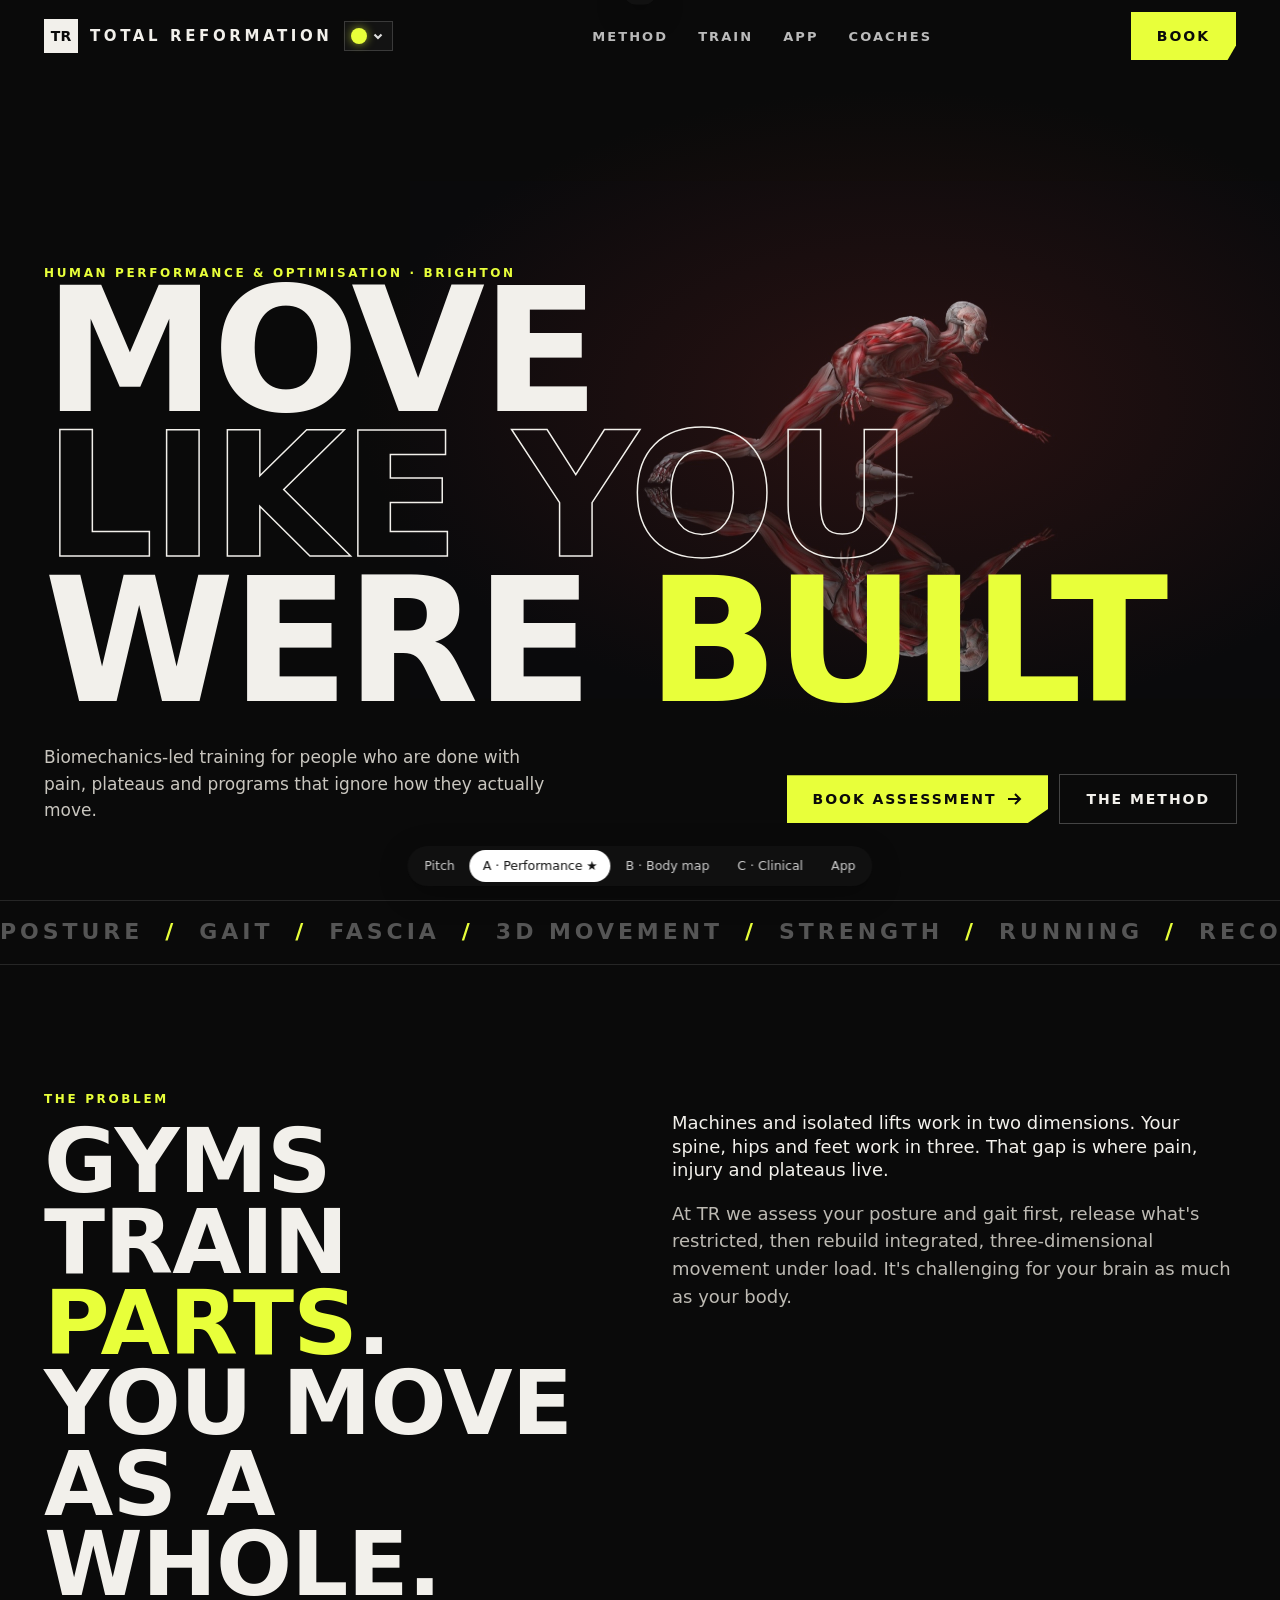
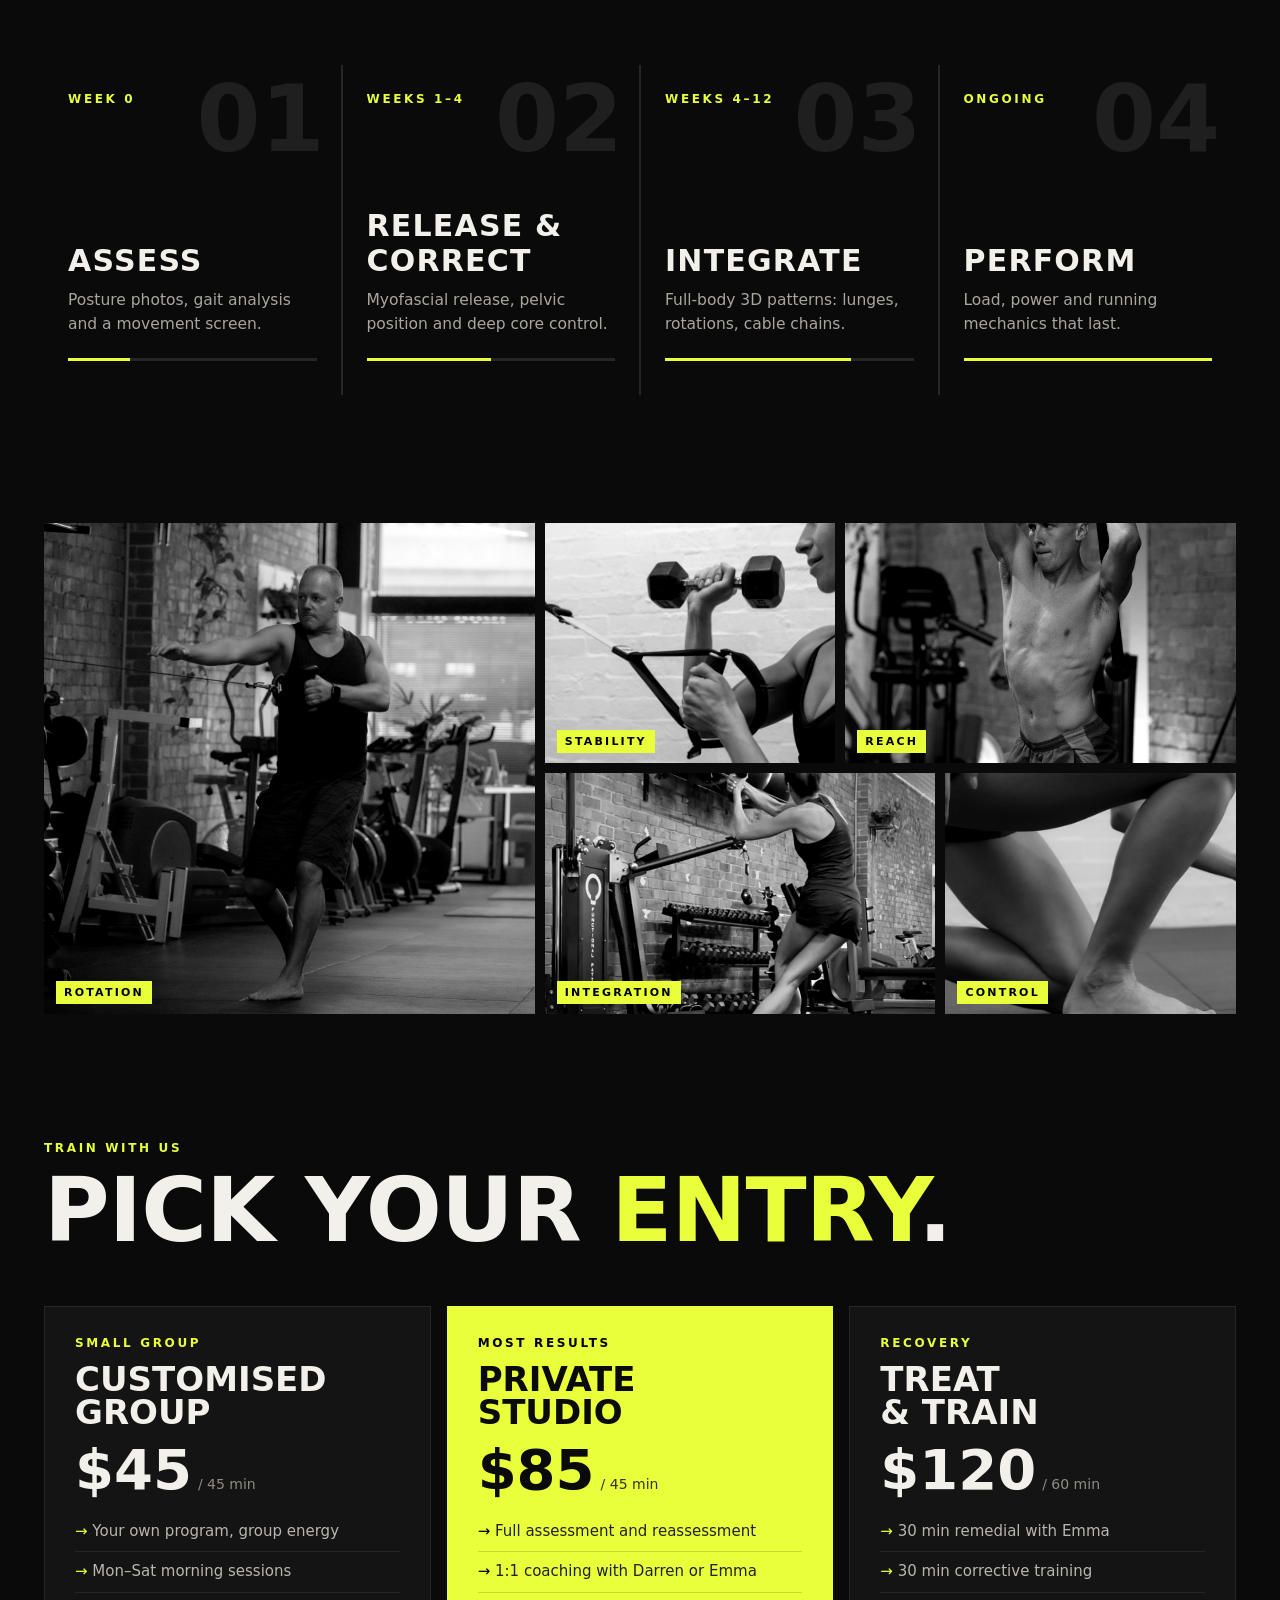
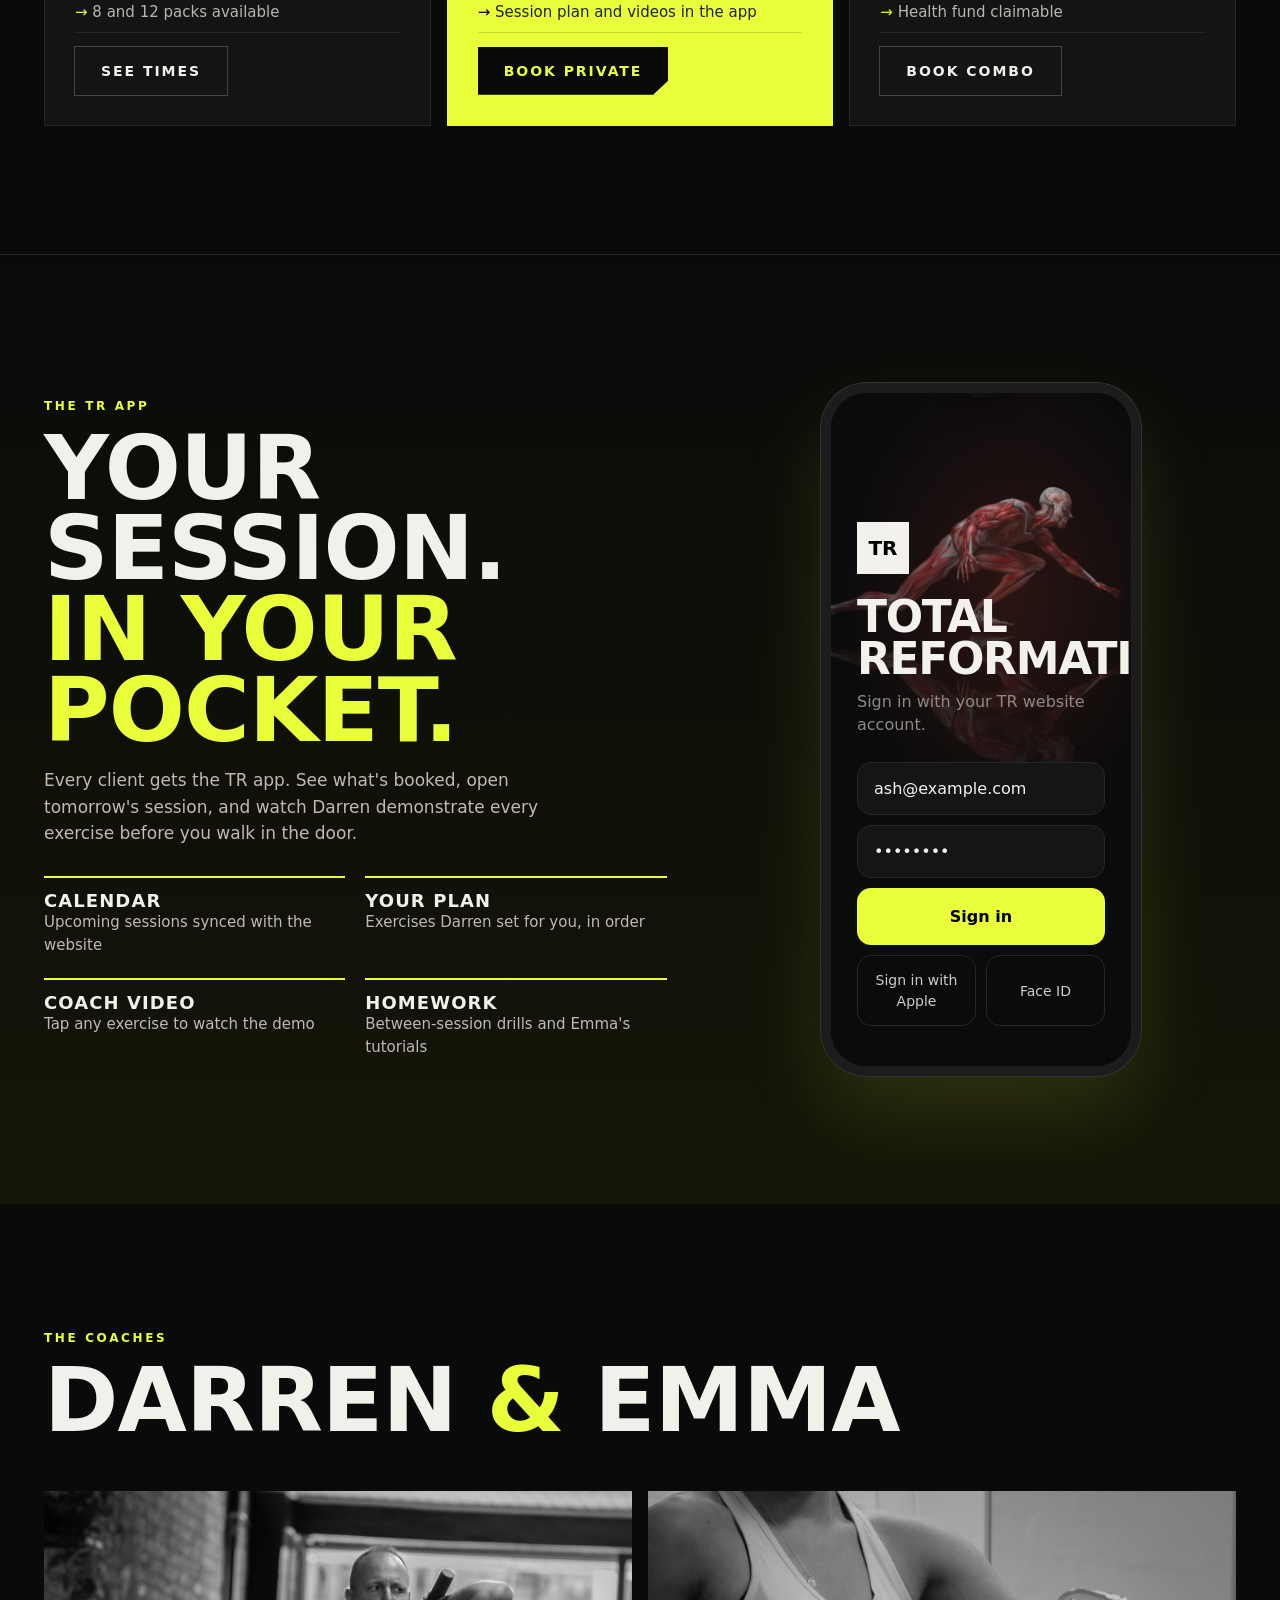
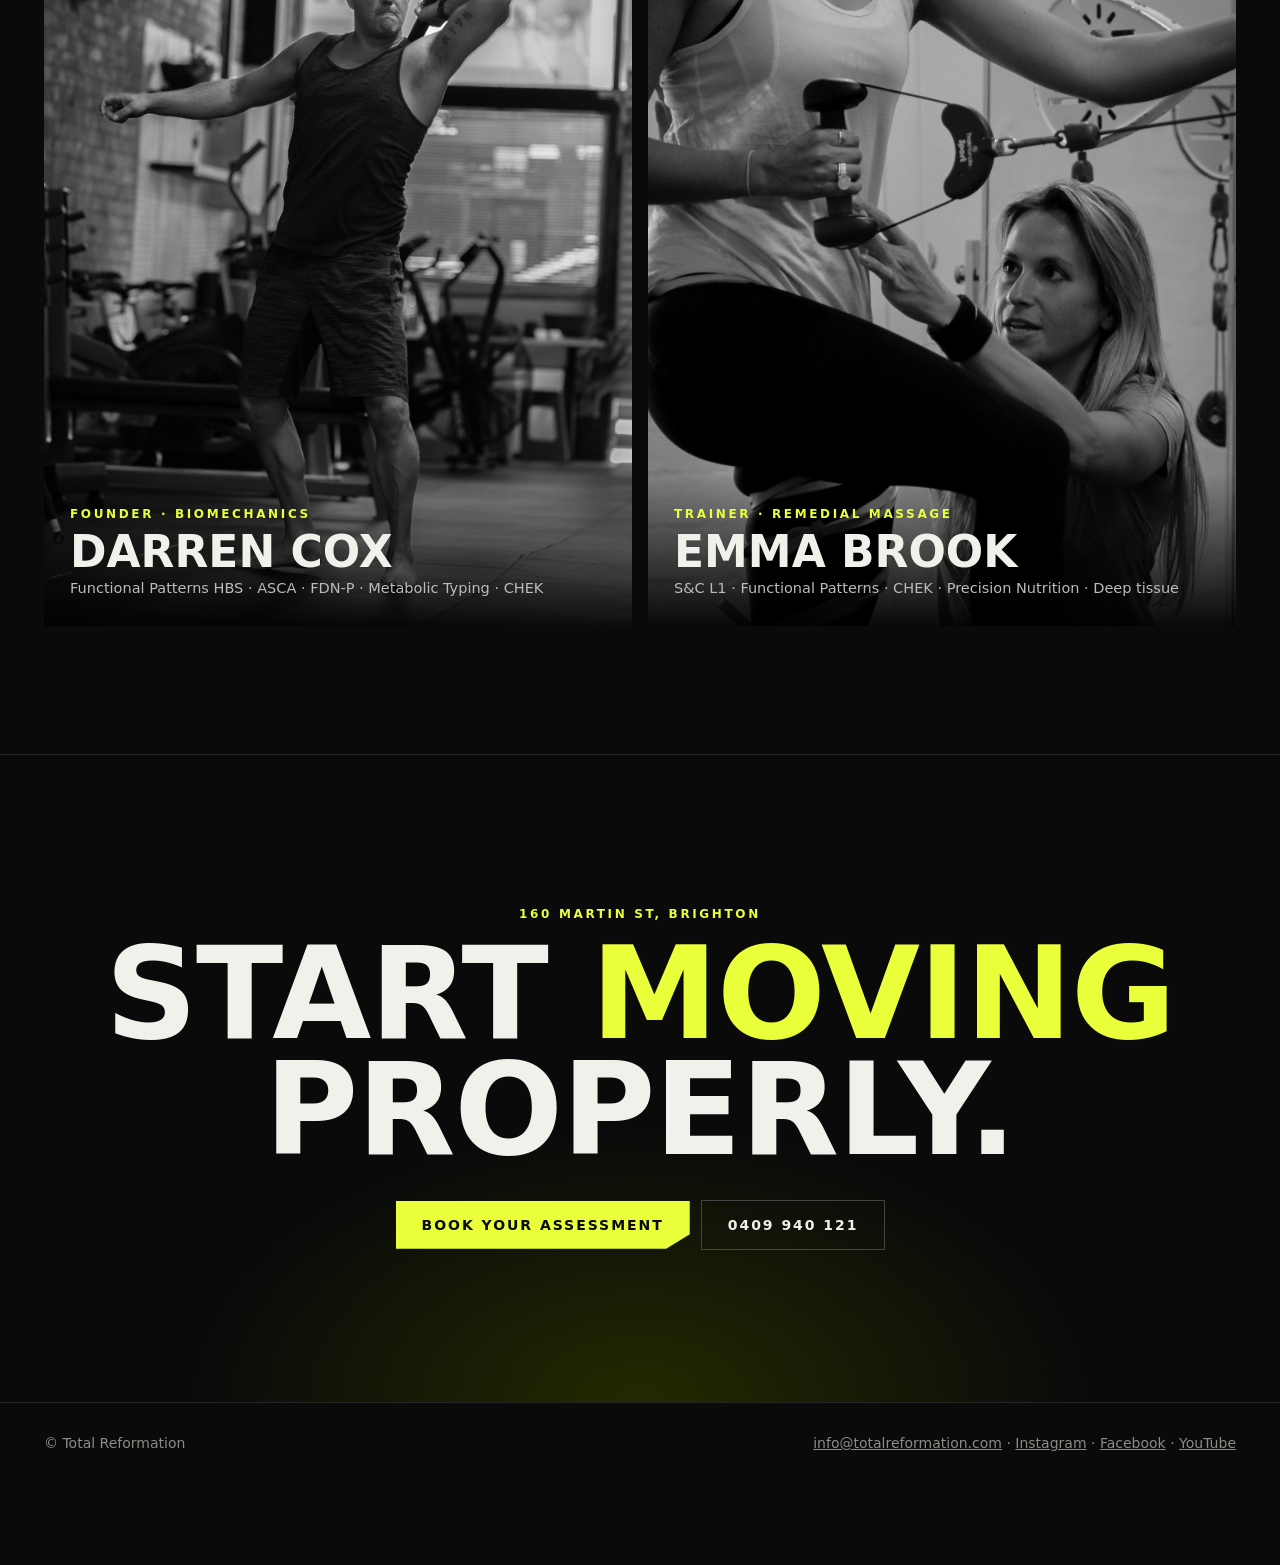
==== commit 9d9133f2: "Reorder concepts (A Performance, B Body map, C Clinical); A gets Blaze + Ultraviolet themes and them" ====
--- a/a/index.html
+++ b/a/index.html
@@ -4,258 +4,248 @@
 <meta charset="utf-8">
 <meta name="viewport" content="width=device-width, initial-scale=1, viewport-fit=cover">
 <meta name="robots" content="noindex, nofollow">
-<title>Total Reformation · Concept A · Clinical</title>
-<meta name="description" content="Concept A: light, clinical, assessment-first redesign for Total Reformation.">
+<meta name="theme-color" content="#0A0A0A">
+<title>Total Reformation · Concept A · Performance</title>
+<meta name="description" content="Concept A (recommended): dark, athletic redesign for Total Reformation, with the TR app built in.">
 <meta property="og:type" content="website">
-<meta property="og:title" content="Total Reformation · Concept A · Clinical">
-<meta property="og:description" content="Concept A: light, clinical, assessment-first redesign for Total Reformation.">
+<meta property="og:title" content="Total Reformation · Concept A · Performance">
+<meta property="og:description" content="Concept A (recommended): dark, athletic redesign for Total Reformation, with the TR app built in.">
 <meta property="og:url" content="https://falk3n.github.io/tr-preview/a/">
 <meta property="og:image" content="https://falk3n.github.io/tr-preview/assets/img/og.jpg">
 <meta property="og:image:width" content="1200"><meta property="og:image:height" content="630">
 <meta name="twitter:card" content="summary_large_image">
 <link rel="icon" href="../assets/img/favicon.jpg">
 <link rel="preconnect" href="https://fonts.googleapis.com"><link rel="preconnect" href="https://fonts.gstatic.com" crossorigin>
-<link href="https://fonts.googleapis.com/css2?family=Instrument+Serif:ital@0;1&family=Inter+Tight:wght@400;500;600&family=JetBrains+Mono:wght@400;500&display=swap" rel="stylesheet">
+<link href="https://fonts.googleapis.com/css2?family=Archivo:wght@400;500;600;800&family=Archivo+Narrow:wght@500;700&display=swap" rel="stylesheet">
 <link rel="stylesheet" href="../assets/concept-bar.css">
 <style>
-:root{--paper:#F3F1EC;--ink:#121212;--mute:#6B6A66;--line:#D9D5CC;--sig:#B83A22;--card:#FBFAF7;
---serif:"Instrument Serif",Georgia,serif;--sans:"Inter Tight",system-ui,sans-serif;--mono:"JetBrains Mono",ui-monospace,monospace}
+:root{--bg:#0A0A0A;--bg2:#141414;--fg:#F2F0EB;--mute:#8E8B85;--line:#262626;--acc:#E8FF3A;--red:#C9372C;
+--accrgb:232,255,58;--accbg:var(--acc);--onacc:#0A0A0A;--heroglow:#2a1210;--bandend:#151508;--endglow:#232a00;--figfx:none;
+--disp:"Archivo Narrow","Archivo",system-ui,sans-serif;--sans:"Archivo",system-ui,sans-serif}
+/* Themes: Volt is the original. Blaze and Ultraviolet are the two "pop" alternatives. */
+html[data-theme=blaze]{--acc:#FF6A2A;--accrgb:255,106,42;--accbg:linear-gradient(90deg,#FF3D1F,#FF9A1F);--heroglow:#4f1606;--bandend:#200c04;--endglow:#4a1505;--figfx:hue-rotate(14deg) saturate(1.25) brightness(1.05)}
+html[data-theme=uv]{--acc:#B07CFF;--accrgb:176,124,255;--accbg:linear-gradient(90deg,#8B5CFF,#FF4FD8);--heroglow:#2c0f58;--bandend:#130a26;--endglow:#33105a;--figfx:hue-rotate(275deg) saturate(1.35) brightness(1.1)}
+html[data-theme=blaze] .hero h1 .a,html[data-theme=uv] .hero h1 .a,html[data-theme=blaze] h2 em,html[data-theme=uv] h2 em{background:var(--accbg);-webkit-background-clip:text;background-clip:text;color:transparent}
+html[data-theme=uv] .hero h1 .a{filter:drop-shadow(0 0 24px rgba(255,79,216,.45))}
+html[data-theme=blaze] .hero h1 .a{filter:drop-shadow(0 0 24px rgba(255,90,31,.45))}
+body,.btn,.of,.hero .bg,.appband,.cta-end{transition:background .45s,color .45s}
+/* theme dropdown next to the logo */
+.brand{display:flex;align-items:center;gap:12px;position:relative}
+.tbtn{display:flex;align-items:center;gap:6px;height:30px;padding:0 9px 0 6px;border:1px solid #3a3a3a;background:rgba(255,255,255,.04);color:#ddd;cursor:pointer}
+.tbtn .dot{width:16px;height:16px;border-radius:50%;background:var(--accbg);box-shadow:0 0 10px rgba(var(--accrgb),.6)}
+.tbtn svg{width:10px;height:10px;stroke:currentColor;fill:none;stroke-width:2.2;transition:transform .2s}
+.tbtn[aria-expanded=true] svg{transform:rotate(180deg)}
+.tmenu{position:absolute;top:calc(100% + 14px);left:0;min-width:220px;margin:0;padding:6px;list-style:none;background:#111;border:1px solid #2a2a2a;box-shadow:0 18px 44px rgba(0,0,0,.5);z-index:40;animation:menuin .18s ease}
+.tmenu[hidden]{display:none}
+@keyframes menuin{from{opacity:0;transform:translateY(-6px)}}
+.tmenu .tgrp{padding:10px 12px 4px;font:700 10.5px var(--disp);letter-spacing:.18em;text-transform:uppercase;color:#8a8a8a}
+.tmenu button{display:flex;align-items:center;gap:11px;width:100%;padding:10px 12px;border:0;background:none;font:700 15px var(--disp);letter-spacing:.12em;text-transform:uppercase;color:var(--c);text-align:left;cursor:pointer}
+.tmenu button:hover,.tmenu button[aria-checked=true]{background:#1e1e1e}
+.tmenu button i{width:14px;height:14px;border-radius:50%;flex:none;background:var(--g)}
+.tmenu button[aria-checked=true]::after{content:"✓";margin-left:auto;color:#fff;font-size:13px}
+@media(max-width:420px){.logo{letter-spacing:.16em;font-size:13px}}
+@media(prefers-reduced-motion:reduce){.tmenu{animation:none}}
 *{box-sizing:border-box}html{scroll-behavior:smooth}
-body{margin:0;background:var(--paper);color:var(--ink);font:400 17px/1.55 var(--sans);-webkit-font-smoothing:antialiased}
+body{margin:0;background:var(--bg);color:var(--fg);font:400 17px/1.55 var(--sans);-webkit-font-smoothing:antialiased;overflow-x:hidden}
 img{max-width:100%;display:block}a{color:inherit}
-.wrap{max-width:1240px;margin:0 auto;padding:0 clamp(18px,4vw,40px)}
-.mono{font:500 11.5px/1.4 var(--mono);letter-spacing:.08em;text-transform:uppercase;color:var(--mute)}
-/* nav */
-nav.top{position:sticky;top:0;z-index:20;background:color-mix(in srgb,var(--paper) 88%,transparent);backdrop-filter:blur(12px);-webkit-backdrop-filter:blur(12px);border-bottom:1px solid var(--line)}
-nav.top .wrap{display:flex;align-items:center;justify-content:space-between;height:64px;gap:20px}
-.brand{display:flex;align-items:center;gap:10px;text-decoration:none;font:600 14px var(--sans);letter-spacing:.18em}
-.brand i{display:grid;place-items:center;width:30px;height:30px;border:1.5px solid var(--ink);font:500 13px var(--sans);font-style:normal;letter-spacing:0}
-.links{display:flex;gap:26px;font-size:14px}.links a{text-decoration:none;color:var(--mute)}.links a:hover{color:var(--ink)}
-.btn{display:inline-flex;align-items:center;gap:8px;padding:12px 20px;border-radius:999px;background:var(--ink);color:var(--paper);text-decoration:none;font:500 14px var(--sans);border:0;cursor:pointer;white-space:nowrap}
-.btn.ghost{background:transparent;color:var(--ink);border:1px solid var(--ink)}
-.btn .dot{width:7px;height:7px;border-radius:50%;background:var(--sig)}
-@media(max-width:860px){.links{display:none}}
+.wrap{max-width:1320px;margin:0 auto;padding:0 clamp(18px,4vw,44px)}
+.eyebrow{font:700 12px/1 var(--disp);letter-spacing:.22em;text-transform:uppercase;color:var(--acc)}
+.btn{display:inline-flex;align-items:center;gap:10px;padding:16px 26px;background:var(--accbg);color:var(--onacc);text-decoration:none;font:700 14px var(--disp);letter-spacing:.14em;text-transform:uppercase;clip-path:polygon(0 0,100% 0,100% 70%,92% 100%,0 100%)}
+.btn.ghost{background:transparent;color:var(--fg);outline:1px solid #444;clip-path:none}
+.btn svg{width:16px;height:16px}
+nav.top{position:fixed;inset:0 0 auto 0;z-index:20;mix-blend-mode:normal;transition:background .3s}
+nav.top.solid{background:rgba(10,10,10,.85);backdrop-filter:blur(12px);-webkit-backdrop-filter:blur(12px);border-bottom:1px solid var(--line)}
+nav.top .wrap{display:flex;align-items:center;justify-content:space-between;height:72px}
+.logo{display:flex;align-items:center;gap:12px;text-decoration:none;font:800 15px var(--disp);letter-spacing:.24em}
+.logo i{width:34px;height:34px;display:grid;place-items:center;background:var(--fg);color:var(--bg);font:800 14px var(--sans);font-style:normal;letter-spacing:0}
+.nl{display:flex;gap:30px;font:700 13px var(--disp);letter-spacing:.16em;text-transform:uppercase}.nl a{text-decoration:none;color:#bbb}.nl a:hover{color:var(--acc)}
+@media(max-width:900px){.nl{display:none}nav.top .btn{padding:12px 16px;font-size:12px}}
 /* hero */
-.hero{padding:clamp(40px,7vw,90px) 0 40px}
-.hero .grid{display:grid;grid-template-columns:1.15fr .85fr;gap:clamp(24px,5vw,70px);align-items:end}
-h1{font:400 clamp(52px,8.4vw,124px)/.92 var(--serif);letter-spacing:-.02em;margin:18px 0 26px}
-h1 em{color:var(--sig)}
-.lede{font-size:clamp(17px,1.6vw,20px);max-width:34em;color:#2b2b2a}
-.cta{display:flex;gap:12px;flex-wrap:wrap;margin-top:28px}
-.scan{position:relative;aspect-ratio:4/5;background:#e7e3db;overflow:hidden;border-radius:4px}
-.scan img{width:100%;height:100%;object-fit:cover;filter:grayscale(.15) contrast(1.02)}
-.scan svg{position:absolute;inset:0;width:100%;height:100%}
-.scan .tag{position:absolute;background:var(--card);border:1px solid var(--line);padding:6px 9px;font:500 10.5px var(--mono);letter-spacing:.06em;text-transform:uppercase;border-radius:3px}
-.scan .tag b{color:var(--sig);font-weight:500}
-@media(max-width:860px){.hero .grid{grid-template-columns:1fr}.scan{aspect-ratio:4/4.4}}
-/* strip */
-.strip{border-top:1px solid var(--line);border-bottom:1px solid var(--line);margin-top:40px}
-.strip .wrap{display:grid;grid-template-columns:repeat(4,1fr)}
-.strip div.c{padding:20px 0;border-right:1px solid var(--line);padding-right:16px}.strip div.c:last-child{border:0}
-.strip .c+.c{padding-left:20px}
-.strip b{display:block;font:400 30px/1 var(--serif);margin-bottom:6px}
-@media(max-width:700px){.strip .wrap{grid-template-columns:1fr 1fr}.strip div.c:nth-child(2){border-right:0}.strip div.c:nth-child(3){padding-left:0}.strip div.c:nth-child(-n+2){border-bottom:1px solid var(--line)}}
-/* sections */
-section{padding:clamp(64px,9vw,120px) 0}
-h2{font:400 clamp(38px,5.4vw,72px)/1 var(--serif);letter-spacing:-.015em;margin:12px 0 18px}
-.sechead{display:grid;grid-template-columns:1fr 1fr;gap:40px;align-items:end;margin-bottom:48px}
-.sechead p{color:#3a3a38;max-width:32em}
-@media(max-width:860px){.sechead{grid-template-columns:1fr;gap:6px}}
-/* method */
-.steps{display:grid;grid-template-columns:repeat(4,1fr);border-top:1px solid var(--ink)}
-.step{padding:22px 22px 30px 0;border-right:1px solid var(--line);min-height:260px;display:flex;flex-direction:column;gap:14px}
-.step+.step{padding-left:22px}.step:last-child{border-right:0}
-.step h3{font:400 30px/1.05 var(--serif);margin:0}
-.step p{margin:0;font-size:15.5px;color:#3a3a38}
-.step .n{font:500 12px var(--mono);color:var(--sig)}
-.step svg{margin-top:auto;width:64px;height:64px;stroke:var(--ink);fill:none;stroke-width:1.2}
-@media(max-width:900px){.steps{grid-template-columns:1fr 1fr}.step{min-height:0;border-bottom:1px solid var(--line)}.step:nth-child(2){border-right:0}.step:nth-child(3){padding-left:0}}
-@media(max-width:520px){.steps{grid-template-columns:1fr}.step,.step+.step{padding-left:0;border-right:0}}
-/* compare */
-.compare{display:grid;grid-template-columns:1fr 1fr;gap:2px;background:var(--line);border:1px solid var(--line);margin-top:56px}
-.compare>div{background:var(--card);padding:28px}
-.compare h4{margin:0 0 12px;font:500 12px var(--mono);letter-spacing:.08em;text-transform:uppercase}
-.compare ul{margin:0;padding-left:18px;color:#3a3a38}.compare li{margin:6px 0}
-.compare .tr h4{color:var(--sig)}
-@media(max-width:700px){.compare{grid-template-columns:1fr}}
-/* services */
-.svc{display:grid;grid-template-columns:1.1fr .9fr;gap:clamp(24px,4vw,60px)}
-.table{border-top:1px solid var(--ink)}
-.row{display:grid;grid-template-columns:1fr auto auto;gap:18px;align-items:baseline;padding:18px 0;border-bottom:1px solid var(--line)}
-.row h3{margin:0;font:500 18px var(--sans)}.row small{display:block;color:var(--mute);font-size:14px;margin-top:3px}
-.row .p{font:400 28px var(--serif)}.row .d{font:500 11px var(--mono);color:var(--mute);text-transform:uppercase}
-.row a{font:500 13px var(--sans);text-decoration:none;border-bottom:1px solid var(--ink)}
-.svc figure{margin:0;position:sticky;top:90px;align-self:start}
-.svc figure img{aspect-ratio:4/5;object-fit:cover;border-radius:4px}
-.svc figcaption{margin-top:10px}
-@media(max-width:860px){.svc{grid-template-columns:1fr}.svc figure{position:static}.row{grid-template-columns:1fr auto}.row a{grid-column:1/-1;justify-self:start}}
-/* dark band */
-.band{background:var(--ink);color:var(--paper)}
-.band .mono{color:#9a978f}
-.band h2 em{color:#F08A6E}
-.band .grid{display:grid;grid-template-columns:1fr 1fr;gap:clamp(28px,5vw,80px);align-items:center}
-.band img{border-radius:4px;aspect-ratio:16/10;object-fit:cover}
-.band p{color:#cfccc4}
-.pill{display:inline-block;padding:7px 12px;border:1px solid #444;border-radius:999px;font:500 12px var(--mono);margin:4px 6px 0 0;color:#ddd}
-@media(max-width:860px){.band .grid{grid-template-columns:1fr}}
-/* people */
-.people{display:grid;grid-template-columns:1fr 1fr;gap:28px}
-.person{background:var(--card);border:1px solid var(--line);display:grid;grid-template-columns:200px 1fr}
-.person img{height:100%;object-fit:cover;background:#fff}
-.person div{padding:24px}
-.person h3{font:400 32px/1 var(--serif);margin:6px 0 10px}
-.person ul{padding-left:16px;margin:12px 0 0;font-size:14.5px;color:#3a3a38}
-@media(max-width:960px){.people{grid-template-columns:1fr}}
-@media(max-width:520px){.person{grid-template-columns:1fr}.person img{aspect-ratio:1;height:auto}}
-/* programs */
-.progs{display:grid;grid-template-columns:repeat(3,1fr);gap:20px}
-.prog{border:1px solid var(--line);background:var(--card);padding:26px;display:flex;flex-direction:column;gap:12px;min-height:270px}
-.prog h3{font:400 34px/1 var(--serif);margin:0}.prog p{margin:0;color:#3a3a38;font-size:15.5px}
-.prog .foot{margin-top:auto;display:flex;justify-content:space-between;align-items:center}
-.prog.feat{background:var(--sig);color:#fff;border-color:var(--sig)}.prog.feat p,.prog.feat .mono{color:#fff}
-.prog.feat .btn{background:#fff;color:var(--ink)}
-@media(max-width:900px){.progs{grid-template-columns:1fr}}
-/* book */
-.book{background:var(--card);border-top:1px solid var(--line)}
-.book .grid{display:grid;grid-template-columns:1fr 1fr;gap:clamp(28px,5vw,80px)}
-.slots{display:grid;grid-template-columns:repeat(7,1fr);gap:6px;margin:16px 0}
-.slots button{font:500 12px var(--mono);border:1px solid var(--line);background:var(--paper);padding:10px 0;border-radius:4px;cursor:pointer;color:var(--ink)}
-.slots button.on{background:var(--ink);color:var(--paper);border-color:var(--ink)}
-.times{display:flex;flex-wrap:wrap;gap:8px}.times span{padding:9px 14px;border:1px solid var(--line);border-radius:999px;font:500 13px var(--mono);cursor:pointer}
-.times span:hover{border-color:var(--sig);color:var(--sig)}
-@media(max-width:860px){.book .grid{grid-template-columns:1fr}}
-footer{padding:48px 0 120px;font-size:14px;color:var(--mute)}
-footer .wrap{display:flex;justify-content:space-between;gap:20px;flex-wrap:wrap}
-.reveal{opacity:0;transform:translateY(18px);transition:opacity .7s ease,transform .7s ease}.reveal.in{opacity:1;transform:none}
-@media(prefers-reduced-motion:reduce){.reveal{opacity:1;transform:none;transition:none}}
+.hero{position:relative;min-height:100svh;display:flex;align-items:flex-end;overflow:hidden;padding-bottom:clamp(40px,6vw,80px)}
+.hero .bg{position:absolute;inset:0;background:radial-gradient(60% 50% at 70% 45%,var(--heroglow) 0%,transparent 70%),var(--bg)}
+.hero .fig{position:absolute;right:-4%;top:50%;transform:translateY(-52%);width:min(72vw,1100px);opacity:.95;mix-blend-mode:screen}
+.hero .fig img{width:100%;animation:float 9s ease-in-out infinite;filter:var(--figfx);transition:filter .45s}
+@keyframes float{50%{transform:translateY(-14px)}}
+.hero h1{position:relative;font:700 clamp(64px,13.5vw,220px)/.84 var(--disp);letter-spacing:-.02em;text-transform:uppercase;margin:0}
+.hero h1 .o{-webkit-text-stroke:1.5px var(--fg);color:transparent}
+.hero h1 .a{color:var(--acc)}
+.hero .sub{position:relative;display:flex;justify-content:space-between;align-items:flex-end;gap:30px;margin-top:30px;flex-wrap:wrap}
+.hero .sub p{max-width:30em;color:#c9c6bf;margin:0}
+.ticker{border-top:1px solid var(--line);border-bottom:1px solid var(--line);overflow:hidden;white-space:nowrap;padding:18px 0;background:var(--bg)}
+.ticker div{display:inline-block;animation:tick 32s linear infinite;font:700 22px var(--disp);letter-spacing:.18em;text-transform:uppercase;color:#555}
+.ticker span{color:var(--acc);margin:0 22px}
+@keyframes tick{to{transform:translateX(-50%)}}
+@media(max-width:700px){.hero .fig{width:130vw;right:-40%;top:38%;opacity:.55}}
+section{padding:clamp(70px,10vw,140px) 0}
+h2{font:700 clamp(44px,7vw,104px)/.9 var(--disp);text-transform:uppercase;letter-spacing:-.01em;margin:16px 0 0}
+h2 em{font-style:normal;color:var(--acc)}
+/* problem/solution split */
+.split{display:grid;grid-template-columns:1fr 1fr;gap:clamp(30px,5vw,80px);align-items:start}
+.split p{color:#bdbab3;font-size:18px}
+.big{font:500 clamp(22px,2.4vw,30px)/1.3 var(--sans);color:var(--fg)!important}
+@media(max-width:860px){.split{grid-template-columns:1fr}}
+/* protocol rail */
+.rail{display:grid;grid-template-columns:repeat(4,1fr);gap:2px;margin-top:60px;background:var(--line)}
+.ph{background:var(--bg);padding:28px 24px 34px;position:relative;min-height:330px;display:flex;flex-direction:column}
+.ph .k{font:700 92px/.8 var(--disp);color:#1f1f1f;position:absolute;right:16px;top:18px}
+.ph h3{font:700 30px var(--disp);text-transform:uppercase;letter-spacing:.04em;margin:auto 0 10px}
+.ph p{margin:0;color:#a9a6a0;font-size:15.5px}
+.ph .bar{height:3px;background:var(--line);margin-top:22px;position:relative}.ph .bar i{position:absolute;inset:0 auto 0 0;background:var(--accbg)}
+.ph:hover{background:#111}
+@media(max-width:960px){.rail{grid-template-columns:1fr 1fr}.ph{min-height:260px}}
+@media(max-width:520px){.rail{grid-template-columns:1fr}}
+/* photo mosaic */
+.mosaic{display:grid;grid-template-columns:repeat(12,1fr);grid-auto-rows:clamp(80px,9vw,130px);gap:10px}
+.mosaic figure{margin:0;overflow:hidden;position:relative;background:#111}
+.mosaic img{width:100%;height:100%;object-fit:cover;filter:grayscale(1) contrast(1.1);transition:filter .5s,transform .8s}
+.mosaic figure:hover img{filter:grayscale(0);transform:scale(1.03)}
+.mosaic figcaption{position:absolute;left:12px;bottom:10px;font:700 11px var(--disp);letter-spacing:.2em;text-transform:uppercase;background:var(--accbg);color:#000;padding:5px 8px}
+.m1{grid-column:1/6;grid-row:span 4}.m2{grid-column:6/9;grid-row:span 2}.m3{grid-column:9/13;grid-row:span 2}.m4{grid-column:6/10;grid-row:span 2}.m5{grid-column:10/13;grid-row:span 2}
+@media(max-width:760px){.mosaic{grid-template-columns:1fr 1fr;grid-auto-rows:150px}.m1{grid-column:1/3;grid-row:span 2}.m2,.m3,.m4,.m5{grid-column:auto;grid-row:span 1}}
+/* offers */
+.offers{display:grid;grid-template-columns:repeat(3,1fr);gap:16px;margin-top:56px}
+.of{border:1px solid var(--line);padding:30px;background:var(--bg2);display:flex;flex-direction:column;gap:14px;min-height:360px}
+.of h3{font:700 34px/.95 var(--disp);text-transform:uppercase;margin:0}
+.of .pr{font:700 56px/1 var(--disp)}.of .pr small{font:500 14px var(--sans);color:var(--mute);margin-left:6px}
+.of ul{list-style:none;padding:0;margin:0;color:#b9b6af;font-size:15px}.of li{padding:8px 0;border-bottom:1px solid var(--line)}.of li:before{content:"→ ";color:var(--acc)}
+.of .btn{margin-top:auto;align-self:flex-start}
+.of.hot{background:var(--accbg);color:#0A0A0A;border-color:transparent}.of.hot ul{color:#222}.of.hot li{border-color:rgba(0,0,0,.15)}.of.hot li:before{color:#000}.of.hot .pr small{color:#333}.of.hot .btn{background:#0A0A0A;color:var(--acc)}
+@media(max-width:960px){.offers{grid-template-columns:1fr}.of{min-height:0}}
+/* app band */
+.appband{background:linear-gradient(180deg,var(--bg) 0%,var(--bandend) 100%);border-top:1px solid var(--line)}
+.appband .grid{display:grid;grid-template-columns:1.1fr .9fr;gap:60px;align-items:center}
+.phone{width:min(320px,80vw);aspect-ratio:9/19.5;border-radius:46px;background:#000;border:10px solid #1c1c1c;box-shadow:0 0 0 1px #333,0 40px 80px rgba(var(--accrgb),.12);overflow:hidden;margin:auto;position:relative}
+.phone iframe{width:100%;height:100%;border:0;background:#0A0A0A}
+.feat{display:grid;grid-template-columns:1fr 1fr;gap:20px;margin-top:30px}
+.feat div{border-top:2px solid var(--acc);border-image:var(--accbg) 1;padding-top:12px;color:#bdbab3;font-size:15px}.feat b{display:block;color:var(--fg);font:700 18px var(--disp);text-transform:uppercase;letter-spacing:.06em}
+@media(max-width:900px){.appband .grid{grid-template-columns:1fr}}
+/* coaches */
+.coaches{display:grid;grid-template-columns:1fr 1fr;gap:16px;margin-top:50px}
+.co{position:relative;overflow:hidden;aspect-ratio:4/5;background:#111}
+.co img{width:100%;height:100%;object-fit:cover;filter:grayscale(1)}
+.co div{position:absolute;inset:auto 0 0 0;padding:26px;background:linear-gradient(transparent,rgba(0,0,0,.92))}
+.co h3{font:700 44px/.9 var(--disp);text-transform:uppercase;margin:6px 0}
+.co p{margin:0;color:#bbb;font-size:14.5px}
+@media(max-width:700px){.coaches{grid-template-columns:1fr}}
+.cta-end{text-align:center;padding:clamp(90px,12vw,170px) 0;border-top:1px solid var(--line);background:radial-gradient(50% 60% at 50% 100%,var(--endglow) 0%,transparent 70%)}
+.cta-end h2{font-size:clamp(54px,10vw,160px)}
+footer{border-top:1px solid var(--line);padding:30px 0 110px;color:var(--mute);font-size:14px}
+footer .wrap{display:flex;justify-content:space-between;flex-wrap:wrap;gap:16px}
+.rv{opacity:0;transform:translateY(30px);transition:opacity .8s,transform .8s}.rv.in{opacity:1;transform:none}
+@media(prefers-reduced-motion:reduce){.rv{opacity:1;transform:none}.ticker div,.hero .fig img{animation:none}}
 </style>
 </head>
 <body>
-<nav class="top"><div class="wrap">
-  <a class="brand" href="#"><i>TR</i>TOTAL REFORMATION</a>
-  <div class="links"><a href="#method">Method</a><a href="#services">Services</a><a href="#massage">Massage</a><a href="#programs">Programs</a><a href="#team">Team</a></div>
-  <a class="btn" href="#book"><span class="dot"></span>Book an assessment</a>
+<nav class="top" id="nav"><div class="wrap">
+  <div class="brand">
+    <a class="logo" href="#"><i>TR</i>TOTAL REFORMATION</a>
+    <button class="tbtn" id="tbtn" aria-haspopup="true" aria-expanded="false" aria-controls="tmenu" title="Colour theme"><span class="dot"></span><svg viewBox="0 0 10 10"><path d="M1.5 3.5 5 7l3.5-3.5"/></svg></button>
+    <ul class="tmenu" id="tmenu" role="menu" aria-label="Colour theme" hidden></ul>
+  </div>
+  <div class="nl"><a href="#method">Method</a><a href="#train">Train</a><a href="#app">App</a><a href="#coaches">Coaches</a></div>
+  <a class="btn" href="#start">Book</a>
 </div></nav>
 
-<header class="hero"><div class="wrap grid">
-  <div>
-    <div class="mono">Human biomechanics · Brighton, Melbourne</div>
-    <h1>Train the body you <em>actually</em> have.</h1>
-    <p class="lede">We start where most gyms never look: how you stand, how you walk, and where you're compensating. Then we rebuild movement in three dimensions so strength stops costing you pain.</p>
-    <div class="cta"><a class="btn" href="#book"><span class="dot"></span>Book your movement assessment</a><a class="btn ghost" href="#method">How it works</a></div>
-  </div>
-  <div class="scan reveal">
-    <img src="../assets/img/posture-strap.jpg" alt="Client during a posture assessment">
-    <svg viewBox="0 0 100 125" preserveAspectRatio="none" aria-hidden="true">
-      <line x1="52" y1="0" x2="52" y2="125" stroke="#D2452B" stroke-width=".35" stroke-dasharray="1.2 1.2"/>
-      <line x1="30" y1="38" x2="76" y2="35" stroke="#121212" stroke-width=".3"/>
-      <line x1="34" y1="78" x2="72" y2="80" stroke="#121212" stroke-width=".3"/>
-      <circle cx="52" cy="23" r="1.2" fill="#D2452B"/><circle cx="53" cy="36.5" r="1.2" fill="#D2452B"/><circle cx="52" cy="79" r="1.2" fill="#D2452B"/>
-    </svg>
-    <span class="tag" style="top:8%;left:6%">Plumb line · <b>ref</b></span>
-    <span class="tag" style="top:27%;right:5%">Shoulder tilt <b>2.4°</b></span>
-    <span class="tag" style="top:62%;left:5%">Pelvis rotation <b>R 3°</b></span>
-    <span class="tag" style="bottom:5%;right:5%">Gait · <b>mid-stance</b></span>
-    <span class="tag" style="bottom:5%;left:5%;opacity:.8">Illustrative values</span>
-  </div>
-</div>
-<div class="strip"><div class="wrap">
-  <div class="c"><b>Posture</b><span class="mono">Static analysis</span></div>
-  <div class="c"><b>Gait</b><span class="mono">Walking pattern</span></div>
-  <div class="c"><b>3D</b><span class="mono">Full-body movement</span></div>
-  <div class="c"><b>Fascia</b><span class="mono">Remedial therapy</span></div>
+<header class="hero">
+  <div class="bg"></div>
+  <div class="fig"><img src="../assets/img/anatomy-runner.jpg" alt="Anatomical figure in motion"></div>
+  <div class="wrap" style="position:relative;width:100%">
+    <div class="eyebrow">Human performance &amp; optimisation · Brighton</div>
+    <h1>Move<br><span class="o">Like You</span><br>Were <span class="a">Built</span></h1>
+    <div class="sub">
+      <p>Biomechanics-led training for people who are done with pain, plateaus and programs that ignore how they actually move.</p>
+      <div style="display:flex;gap:12px;flex-wrap:wrap"><a class="btn" href="#start">Book assessment <svg viewBox="0 0 16 16" fill="none" stroke="currentColor" stroke-width="2"><path d="M2 8h12M9 3l5 5-5 5"/></svg></a><a class="btn ghost" href="#method">The method</a></div>
+    </div>
+  </div>
+</header>
+<div class="ticker"><div>Posture<span>/</span>Gait<span>/</span>Fascia<span>/</span>3D movement<span>/</span>Strength<span>/</span>Running<span>/</span>Recovery<span>/</span>Posture<span>/</span>Gait<span>/</span>Fascia<span>/</span>3D movement<span>/</span>Strength<span>/</span>Running<span>/</span>Recovery<span>/</span></div></div>
+
+<section id="method"><div class="wrap">
+  <div class="split">
+    <div class="rv"><div class="eyebrow">The problem</div><h2>Gyms train <em>parts</em>.<br>You move as a whole.</h2></div>
+    <div class="rv"><p class="big">Machines and isolated lifts work in two dimensions. Your spine, hips and feet work in three. That gap is where pain, injury and plateaus live.</p>
+      <p>At TR we assess your posture and gait first, release what's restricted, then rebuild integrated, three-dimensional movement under load. It's challenging for your brain as much as your body.</p></div>
+  </div>
+  <div class="rail">
+    <div class="ph rv"><span class="k" aria-hidden="true">01</span><div class="eyebrow">Week 0</div><h3>Assess</h3><p>Posture photos, gait analysis and a movement screen.</p><div class="bar"><i style="width:25%"></i></div></div>
+    <div class="ph rv"><span class="k" aria-hidden="true">02</span><div class="eyebrow">Weeks 1–4</div><h3>Release &amp; correct</h3><p>Myofascial release, pelvic position and deep core control.</p><div class="bar"><i style="width:50%"></i></div></div>
+    <div class="ph rv"><span class="k" aria-hidden="true">03</span><div class="eyebrow">Weeks 4–12</div><h3>Integrate</h3><p>Full-body 3D patterns: lunges, rotations, cable chains.</p><div class="bar"><i style="width:75%"></i></div></div>
+    <div class="ph rv"><span class="k" aria-hidden="true">04</span><div class="eyebrow">Ongoing</div><h3>Perform</h3><p>Load, power and running mechanics that last.</p><div class="bar"><i style="width:100%"></i></div></div>
+  </div>
+</div></section>
+
+<section style="padding-top:0"><div class="wrap">
+  <div class="mosaic">
+    <figure class="m1 rv"><img src="../assets/img/darren-studio.jpg" alt="Darren training in the studio"><figcaption>Rotation</figcaption></figure>
+    <figure class="m2 rv"><img src="../assets/img/trx-sm.jpg" alt="Suspension training"><figcaption>Stability</figcaption></figure>
+    <figure class="m3 rv"><img src="../assets/img/overhead-sm.jpg" alt="Overhead reach"><figcaption>Reach</figcaption></figure>
+    <figure class="m4 rv"><img src="../assets/img/cable-lunge-sm.jpg" alt="Cable lunge"><figcaption>Integration</figcaption></figure>
+    <figure class="m5 rv"><img src="../assets/img/knee-sm.jpg" alt="Kneeling position"><figcaption>Control</figcaption></figure>
+  </div>
+</div></section>
+
+<section id="train" style="padding-top:0"><div class="wrap">
+  <div class="eyebrow">Train with us</div><h2>Pick your <em>entry</em>.</h2>
+  <div class="offers">
+    <div class="of rv"><div class="eyebrow">Small group</div><h3>Customised<br>Group</h3><div class="pr">$45<small>/ 45 min</small></div><ul><li>Your own program, group energy</li><li>Mon–Sat morning sessions</li><li>8 and 12 packs available</li></ul><a class="btn ghost" href="#start">See times</a></div>
+    <div class="of hot rv"><div class="eyebrow" style="color:#000">Most results</div><h3>Private<br>Studio</h3><div class="pr">$85<small>/ 45 min</small></div><ul><li>Full assessment and reassessment</li><li>1:1 coaching with Darren or Emma</li><li>Session plan and videos in the app</li></ul><a class="btn" href="#start">Book private</a></div>
+    <div class="of rv"><div class="eyebrow">Recovery</div><h3>Treat<br>&amp; Train</h3><div class="pr">$120<small>/ 60 min</small></div><ul><li>30 min remedial with Emma</li><li>30 min corrective training</li><li>Health fund claimable</li></ul><a class="btn ghost" href="#start">Book combo</a></div>
+  </div>
+</div></section>
+
+<section class="appband" id="app"><div class="wrap grid">
+  <div class="rv">
+    <div class="eyebrow">The TR app</div>
+    <h2>Your session.<br><em>In your pocket.</em></h2>
+    <p style="color:#bdbab3;max-width:32em">Every client gets the TR app. See what's booked, open tomorrow's session, and watch Darren demonstrate every exercise before you walk in the door.</p>
+    <div class="feat">
+      <div><b>Calendar</b>Upcoming sessions synced with the website</div>
+      <div><b>Your plan</b>Exercises Darren set for you, in order</div>
+      <div><b>Coach video</b>Tap any exercise to watch the demo</div>
+      <div><b>Homework</b>Between-session drills and Emma's tutorials</div>
+    </div>
+  </div>
+  <div class="rv"><div class="phone"><iframe src="../app/?embed=1" title="TR app preview" loading="lazy"></iframe></div></div>
+</div></section>
+
+<section id="coaches"><div class="wrap">
+  <div class="eyebrow">The coaches</div><h2>Darren <em>&amp;</em> Emma</h2>
+  <div class="coaches">
+    <div class="co rv"><img src="../assets/img/darren-arms.jpg" alt="Darren Cox"><div><span class="eyebrow">Founder · Biomechanics</span><h3>Darren Cox</h3><p>Functional Patterns HBS · ASCA · FDN-P · Metabolic Typing · CHEK</p></div></div>
+    <div class="co rv"><img src="../assets/img/emma-coach.jpg" alt="Emma Brook coaching"><div><span class="eyebrow">Trainer · Remedial massage</span><h3>Emma Brook</h3><p>S&amp;C L1 · Functional Patterns · CHEK · Precision Nutrition · Deep tissue</p></div></div>
+  </div>
+</div></section>
+
+<div class="cta-end" id="start"><div class="wrap">
+  <div class="eyebrow">160 Martin St, Brighton</div>
+  <h2>Start <em>moving</em><br>properly.</h2>
+  <div style="margin-top:34px;display:flex;justify-content:center;gap:12px;flex-wrap:wrap"><a class="btn" href="#train" data-concept="Movement assessment">Book your assessment</a><a class="btn ghost" href="tel:0409940121">0409 940 121</a></div>
 </div></div>
-</header>
-
-<section id="method"><div class="wrap">
-  <div class="sechead">
-    <div><div class="mono">01 · The method</div><h2>Assess. Correct. Integrate. Perform.</h2></div>
-    <p>Traditional programs train isolated muscles in two dimensions. Your body doesn't move that way. Every TR client follows the same four-stage process, paced to what your body shows us.</p>
-  </div>
-  <div class="steps">
-    <div class="step reveal"><span class="n">01</span><h3>Assess</h3><p>Static posture photos, gait analysis and a movement screen. We find what's been restricting you, often for years.</p>
-      <svg viewBox="0 0 64 64"><circle cx="32" cy="12" r="5"/><path d="M32 17v22M22 26h20M32 39l-8 18M32 39l8 18"/><path d="M8 4v56" stroke-dasharray="2 3"/></svg></div>
-    <div class="step reveal"><span class="n">02</span><h3>Correct</h3><p>Self-myofascial release and corrective patterns restore pelvic position, breathing and core control.</p>
-      <svg viewBox="0 0 64 64"><circle cx="32" cy="32" r="22"/><circle cx="32" cy="32" r="12"/><path d="M32 4v8M32 52v8M4 32h8M52 32h8"/></svg></div>
-    <div class="step reveal"><span class="n">03</span><h3>Integrate</h3><p>Three-dimensional, full-body patterns that connect feet to fingertips. Hard on the brain as well as the body.</p>
-      <svg viewBox="0 0 64 64"><path d="M8 48C20 10 44 54 56 16"/><path d="M8 16c12 38 36-6 48 32"/></svg></div>
-    <div class="step reveal"><span class="n">04</span><h3>Perform</h3><p>Load, speed and running mechanics, built on a structure that can take it. Strength that lasts decades.</p>
-      <svg viewBox="0 0 64 64"><path d="M6 54h52M12 54V40M24 54V30M36 54V22M48 54V10"/></svg></div>
-  </div>
-  <div class="compare reveal">
-    <div><h4>Conventional gym training</h4><ul><li>Isolated muscles, machines, 2D planes</li><li>Same template for everyone</li><li>Pain treated as normal</li></ul></div>
-    <div class="tr"><h4>Total Reformation</h4><ul><li>Whole-body, three-dimensional movement</li><li>Programmed from your assessment</li><li>Root causes: posture, gait, fascia, nutrition</li></ul></div>
-  </div>
-</div></section>
-
-<section id="services" style="padding-top:0"><div class="wrap">
-  <div class="sechead">
-    <div><div class="mono">02 · Services &amp; pricing</div><h2>Clear options. No guesswork.</h2></div>
-    <p>Studio sessions at 160 Martin Street, Brighton, or online with follow-along video. Session packs and memberships available.</p>
-  </div>
-  <div class="svc">
-    <div class="table">
-      <div class="row"><div><h3>Private training · studio</h3><small>One-on-one, programmed from your assessment</small></div><div><span class="p">$85</span> <span class="d">45 min</span></div><a href="#book">Book</a></div>
-      <div class="row"><div><h3>Private training · extended</h3><small>Deeper sessions for rehab and performance blocks</small></div><div><span class="p">$120</span> <span class="d">60 min</span></div><a href="#book">Book</a></div>
-      <div class="row"><div><h3>Customised group</h3><small>Small group, individual programs. Mornings, 6 days</small></div><div><span class="p">$45</span> <span class="d">45 min</span></div><a href="#book">Book</a></div>
-      <div class="row"><div><h3>Online group</h3><small>Live via video, follow-along programming</small></div><div><span class="p">$40</span> <span class="d">45 min</span></div><a href="#book">Book</a></div>
-      <div class="row"><div><h3>Treat &amp; Train</h3><small>30 min remedial + 30 min training. Health fund claimable</small></div><div><span class="p">$120</span> <span class="d">60 min</span></div><a href="#book">Book</a></div>
-      <div class="row"><div><h3>Session packs</h3><small>8 × private $640 · 12 × group $420 · and more</small></div><div><span class="p">from $320</span></div><a href="#book">View</a></div>
-    </div>
-    <figure class="reveal"><img src="../assets/img/box-coach.jpg" alt="Darren coaching a client"><figcaption class="mono">Fig. 2: Single-leg loading, studio session</figcaption></figure>
-  </div>
-</div></section>
-
-<section class="band" id="massage"><div class="wrap grid">
-  <div class="reveal"><img src="../assets/img/emma-treat.jpg" alt="Emma during a remedial massage treatment" style="aspect-ratio:4/5"></div>
-  <div>
-    <div class="mono">03 · Remedial massage with Emma</div>
-    <h2>Hydrate the fascia. <em>Unlock</em> the movement.</h2>
-    <p>Hands-on fascial hydration paired with our corrective approach to exercise. Reduce pain, improve posture and give your training somewhere to go. After every session you get Emma's follow-up tutorials in the app.</p>
-    <div><span class="pill">45 min · $85</span><span class="pill">60 min · $100</span><span class="pill">Mobile · $120</span><span class="pill">Private health rebates</span></div>
-    <div class="cta"><a class="btn" style="background:var(--paper);color:var(--ink)" href="#book">Book with Emma</a></div>
-  </div>
-</div></section>
-
-<section id="programs"><div class="wrap">
-  <div class="sechead">
-    <div><div class="mono">04 · Learn between sessions</div><h2>Programs that make every session count.</h2></div>
-    <p>Start with REFORM before your first studio visit and you'll arrive knowing the fundamentals. Less time explaining, more time training.</p>
-  </div>
-  <div class="progs">
-    <div class="prog feat reveal"><span class="mono">Start here · 30 days</span><h3>REFORM</h3><p>Video tutorials and follow-along sessions on technique, body awareness and pain-free movement fundamentals.</p><div class="foot"><b>$180</b><a class="btn" href="#book" data-concept="REFORM online program">Begin</a></div></div>
-    <div class="prog reveal"><span class="mono">Nutrition</span><h3>Metabolic Typing</h3><p>An in-depth questionnaire, a 22-page report and a 45-minute consult with Darren on the fuel mix your body runs best on.</p><div class="foot"><b>$120</b><a class="btn ghost" href="#book" data-concept="Metabolic Typing program">Details</a></div></div>
-    <div class="prog reveal"><span class="mono">Equipment</span><h3>TR Training Kit</h3><p>Door anchor, resistance and fabric bands, straps and massage ball. Everything the online programs use.</p><div class="foot"><b>$180</b><a class="btn ghost" href="#book" data-concept="TR Training Kit (shop)">Shop</a></div></div>
-  </div>
-</div></section>
-
-<section id="team" style="padding-top:0"><div class="wrap">
-  <div class="sechead"><div><div class="mono">05 · Practitioners</div><h2>Two specialists. One system.</h2></div><p>Qualified across biomechanics, strength &amp; conditioning, functional diagnostics and soft-tissue therapy.</p></div>
-  <div class="people">
-    <div class="person reveal"><img src="../assets/img/darren-portrait.jpg" alt="Darren Cox"><div><span class="mono">Founder &amp; director</span><h3>Darren Cox</h3><p style="margin:0;font-size:15px;color:#3a3a38">Human biomechanics specialist with a background in elite sport, strength &amp; conditioning and rehabilitation.</p>
-      <ul><li>Functional Patterns: Human Biomechanics Specialist</li><li>ASCA Strength &amp; Conditioning</li><li>FDN-P · Certified Metabolic Typing Advisor</li><li>CHEK Institute · Anatomy Trains</li></ul></div></div>
-    <div class="person reveal"><img src="../assets/img/emma-portrait.jpg" alt="Emma Brook"><div><span class="mono">Trainer · remedial massage</span><h3>Emma Brook</h3><p style="margin:0;font-size:15px;color:#3a3a38">Ten years in health and fitness after an international dance career. Now focused on movement, sports performance and fascial therapy.</p>
-      <ul><li>Strength &amp; Conditioning Coach L1</li><li>Functional Patterns: 10-Week Foundations</li><li>CHEK Institute · Precision Nutrition L1</li><li>Deep Tissue Massage for Injuries</li></ul></div></div>
-  </div>
-</div></section>
-
-<section class="book" id="book"><div class="wrap grid">
-  <div><div class="mono">06 · Book</div><h2>Start with an assessment.</h2><p style="color:#3a3a38">Choose a time below. You'll get a confirmation, a short intake form, and access to the TR app with your session plan.</p>
-    <p class="mono" style="margin-top:30px">160 Martin Street, Brighton VIC 3186<br>0409 940 121 · info@totalreformation.com</p></div>
-  <div>
-    <div class="mono">Customised group · this week</div>
-    <div class="slots" id="days"></div>
-    <div class="times"><span>6:30 am</span><span>7:00 am</span><span>10:00 am</span><span>10:30 am</span></div>
-    <p class="mono" style="margin-top:16px">Concept: live slots would come from the booking system</p>
-  </div>
-</div></section>
-
-<footer><div class="wrap"><span>© Total Reformation · Human Performance &amp; Optimisation</span><span><a href="https://www.instagram.com/totalreformation" target="_blank" rel="noopener">Instagram</a> · <a href="https://www.facebook.com/totalreformationaustralia" target="_blank" rel="noopener">Facebook</a> · <a href="https://www.youtube.com/totalreformation" target="_blank" rel="noopener">YouTube</a></span></div></footer>
-
-<script src="../assets/concept-bar.js" data-concept="A · Clinical"></script>
+<footer><div class="wrap"><span>© Total Reformation</span><span><a href="mailto:info@totalreformation.com">info@totalreformation.com</a> · <a href="https://www.instagram.com/totalreformation" target="_blank" rel="noopener">Instagram</a> · <a href="https://www.facebook.com/totalreformationaustralia" target="_blank" rel="noopener">Facebook</a> · <a href="https://www.youtube.com/totalreformation" target="_blank" rel="noopener">YouTube</a></span></div></footer>
+
+<script src="../assets/concept-bar.js"></script>
 <script>
-const d=document.getElementById('days'),n=new Date();for(let i=0;i<7;i++){const x=new Date(n);x.setDate(n.getDate()+i);const b=document.createElement('button');b.innerHTML=x.toLocaleDateString('en-AU',{weekday:'short'})+'<br>'+x.getDate();if(!i)b.className='on';b.onclick=()=>{d.querySelectorAll('button').forEach(e=>e.className='');b.className='on'};d.appendChild(b)}
-const io=new IntersectionObserver(es=>es.forEach(e=>{if(e.isIntersecting){e.target.classList.add('in');io.unobserve(e.target)}}),{threshold:.12});document.querySelectorAll('.reveal').forEach(e=>io.observe(e));
+// Theme dropdown: names in their own colour, remembered on this device; ?theme=<id> also works.
+const THEMES=[{g:'Colour'},
+ {id:'volt',n:'Volt',c:'#E8FF3A',g2:'#E8FF3A',meta:'#0A0A0A'},
+ {id:'blaze',n:'Blaze',c:'#FF7A3D',g2:'linear-gradient(90deg,#FF3D1F,#FF9A1F)',meta:'#0A0A0A'},
+ {id:'uv',n:'Ultraviolet',c:'#C29BFF',g2:'linear-gradient(90deg,#8B5CFF,#FF4FD8)',meta:'#0A0A0A'}];
+const tbtn=document.getElementById('tbtn'),tmenu=document.getElementById('tmenu');
+function setTheme(id,save){const t=THEMES.find(x=>x.id&&x.id===id)||THEMES[1];
+ if(t.id==='volt')document.documentElement.removeAttribute('data-theme');else document.documentElement.dataset.theme=t.id;
+ tbtn.setAttribute('aria-label','Colour theme: '+t.n);tmenu.querySelectorAll('button').forEach(b=>b.setAttribute('aria-checked',b.dataset.t===t.id));
+ const fr=document.querySelector('.phone iframe');if(fr){const u='../app/?embed=1'+(t.id==='volt'?'':'&accent='+t.id);if(fr.getAttribute('src')!==u)fr.setAttribute('src',u)}
+ if(save)try{localStorage.setItem('tr-a-theme',t.id)}catch(e){}}
+THEMES.forEach(t=>{if(t.g){const h=document.createElement('li');h.className='tgrp';h.setAttribute('role','presentation');h.textContent=t.g;tmenu.appendChild(h);return}
+ const li=document.createElement('li'),b=document.createElement('button');b.dataset.t=t.id;b.setAttribute('role','menuitemradio');
+ b.style.setProperty('--c',t.c);b.style.setProperty('--g',t.g2);b.innerHTML='<i></i>'+t.n;b.onclick=()=>{setTheme(t.id,true);menu(false)};li.appendChild(b);tmenu.appendChild(li)});
+function menu(open){tmenu.hidden=!open;tbtn.setAttribute('aria-expanded',open)}
+tbtn.onclick=e=>{e.stopPropagation();menu(tmenu.hidden)};
+document.addEventListener('click',e=>{if(!tmenu.hidden&&!tmenu.contains(e.target))menu(false)});
+document.addEventListener('keydown',e=>{if(e.key==='Escape')menu(false)});
+setTheme(new URLSearchParams(location.search).get('theme')||(()=>{try{return localStorage.getItem('tr-a-theme')}catch(e){}})()||'volt');
+const nav=document.getElementById('nav');addEventListener('scroll',()=>nav.classList.toggle('solid',scrollY>40),{passive:true});
+const io=new IntersectionObserver(es=>es.forEach(e=>{if(e.isIntersecting){e.target.classList.add('in');io.unobserve(e.target)}}),{threshold:.1});document.querySelectorAll('.rv').forEach(e=>io.observe(e));
 </script>
 </body>
 </html>
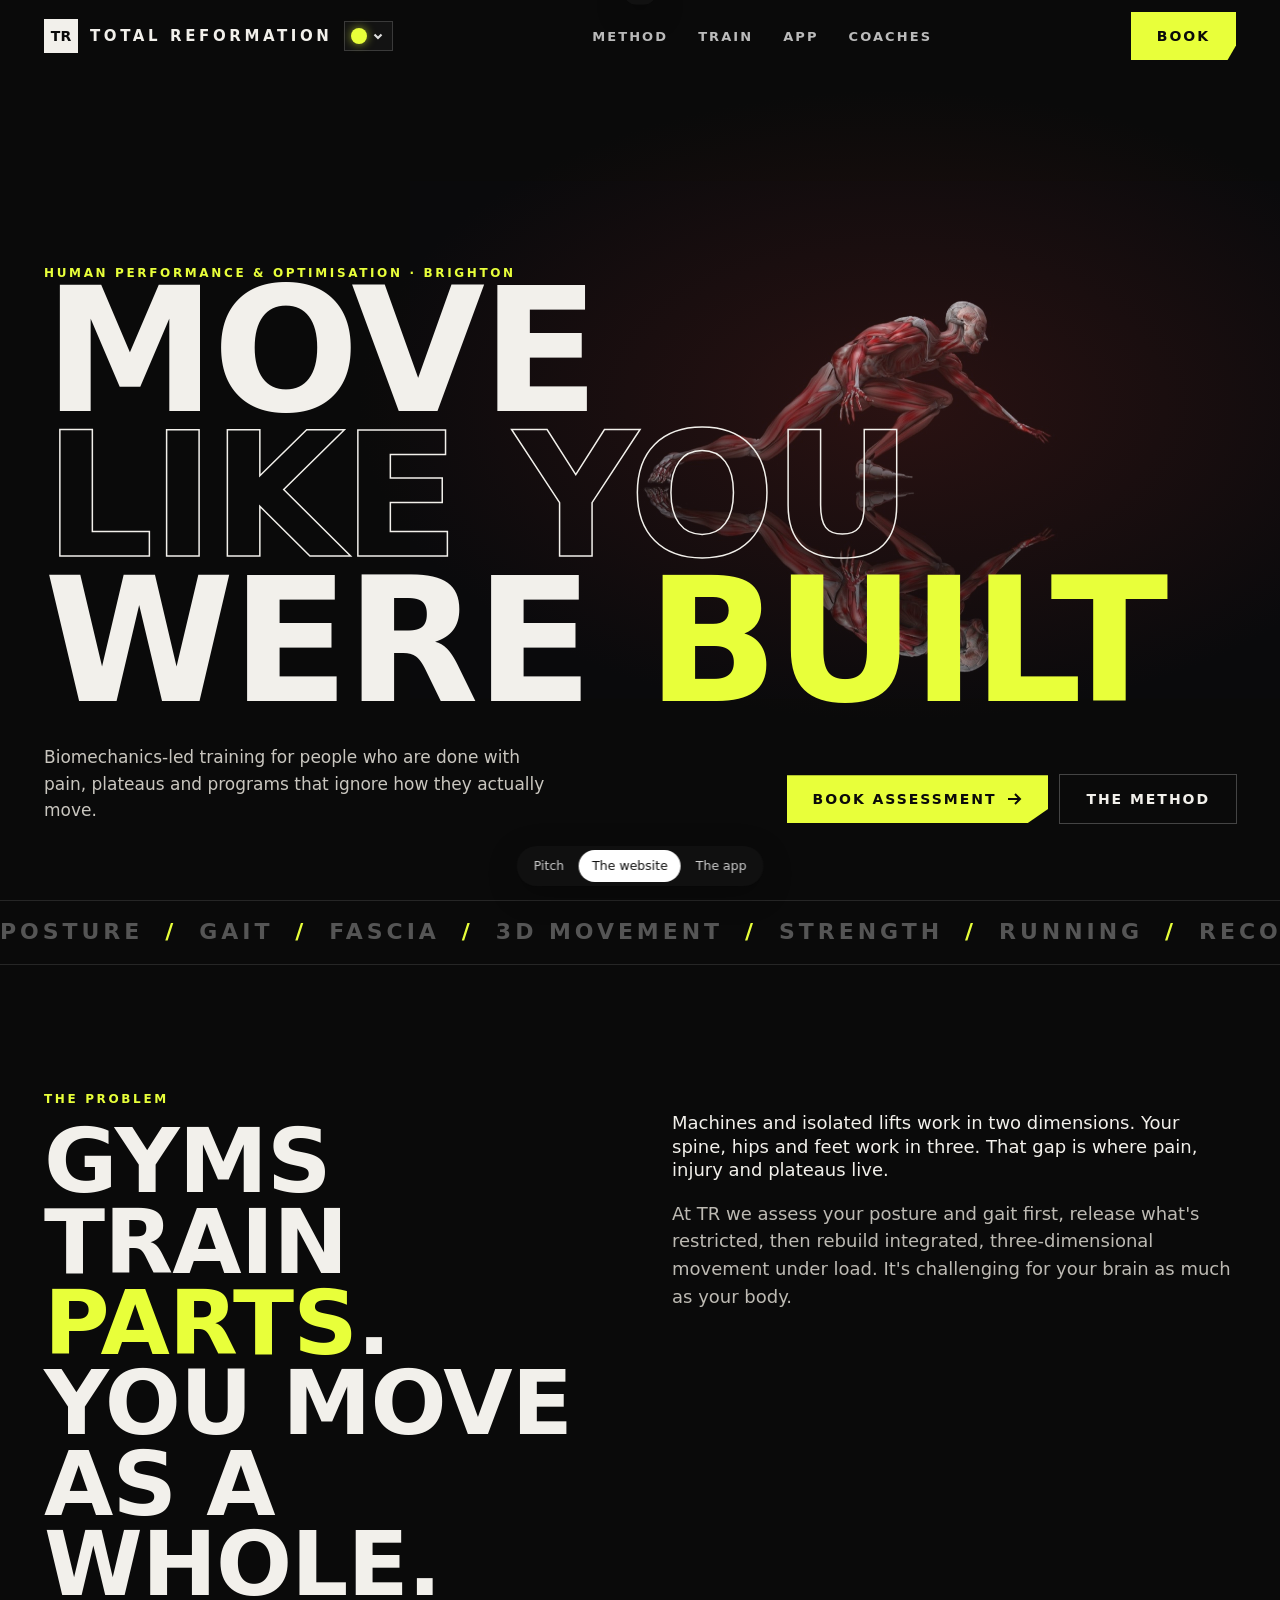
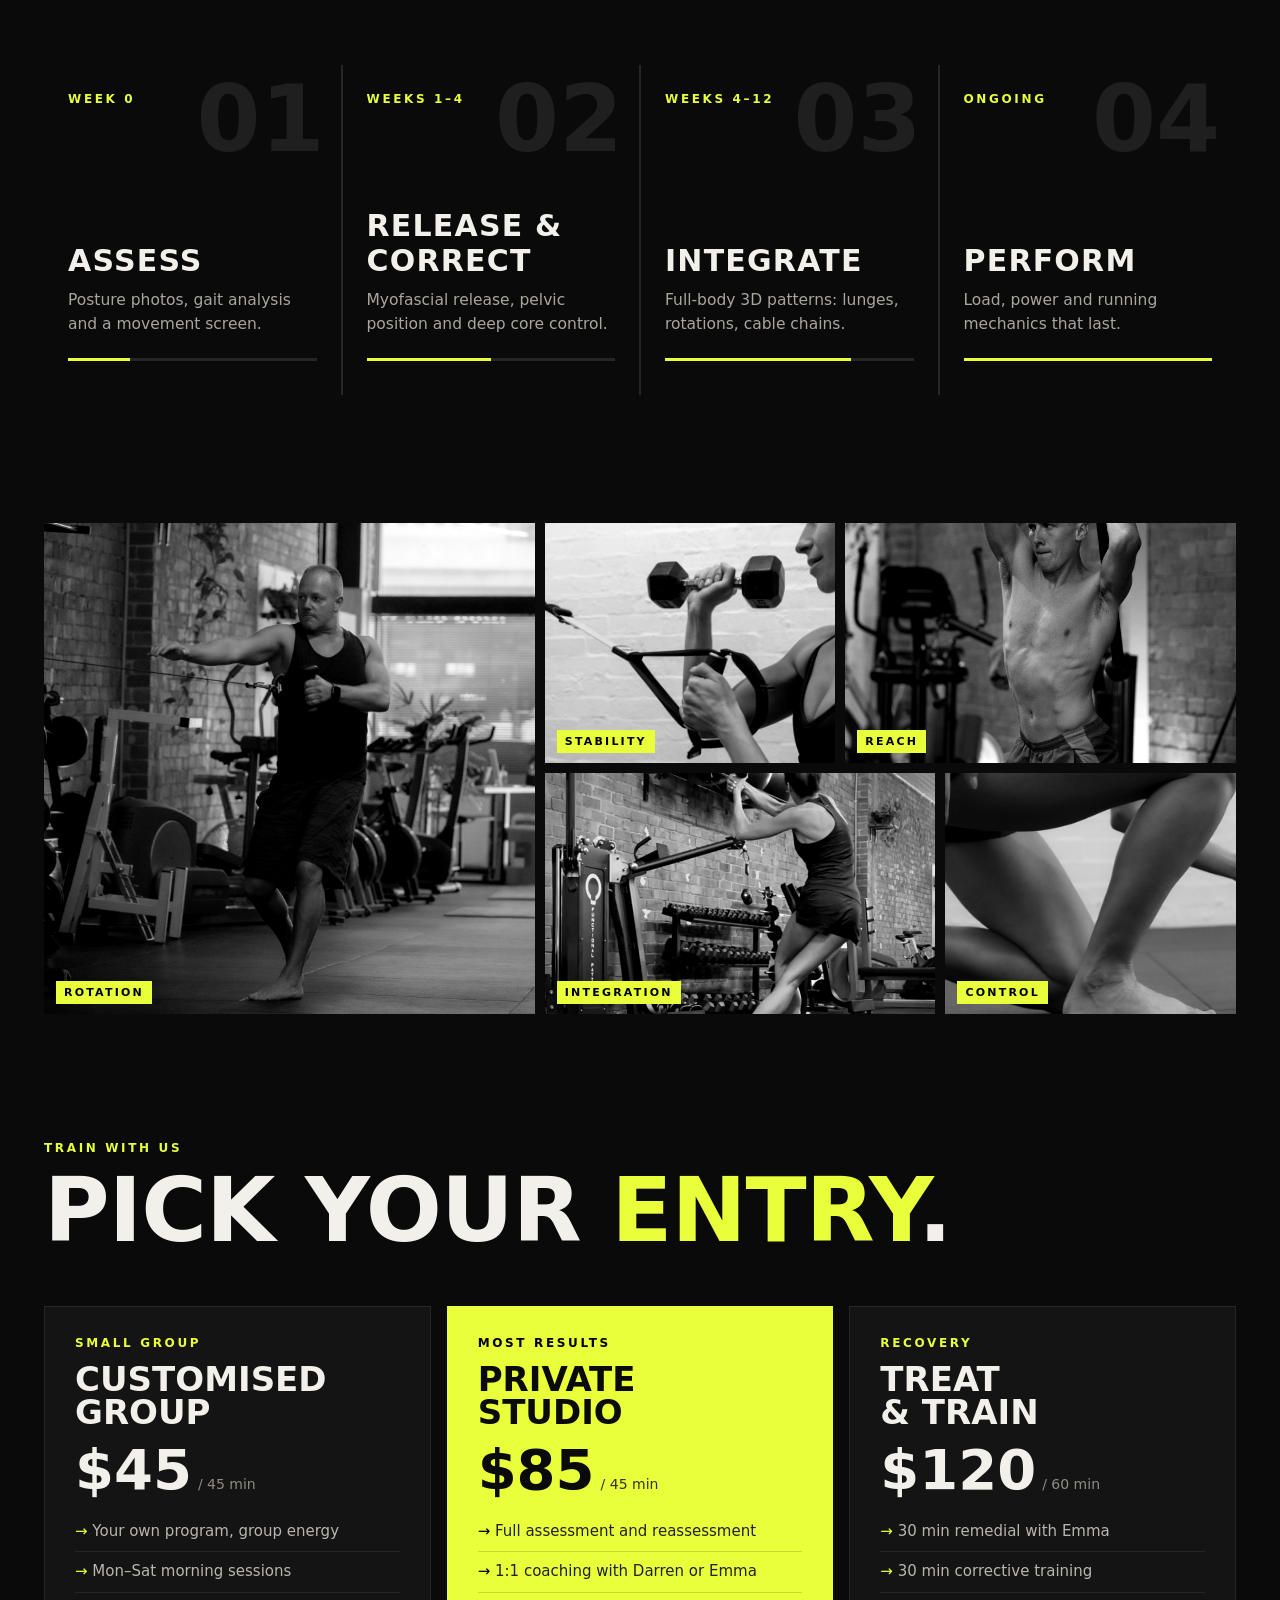
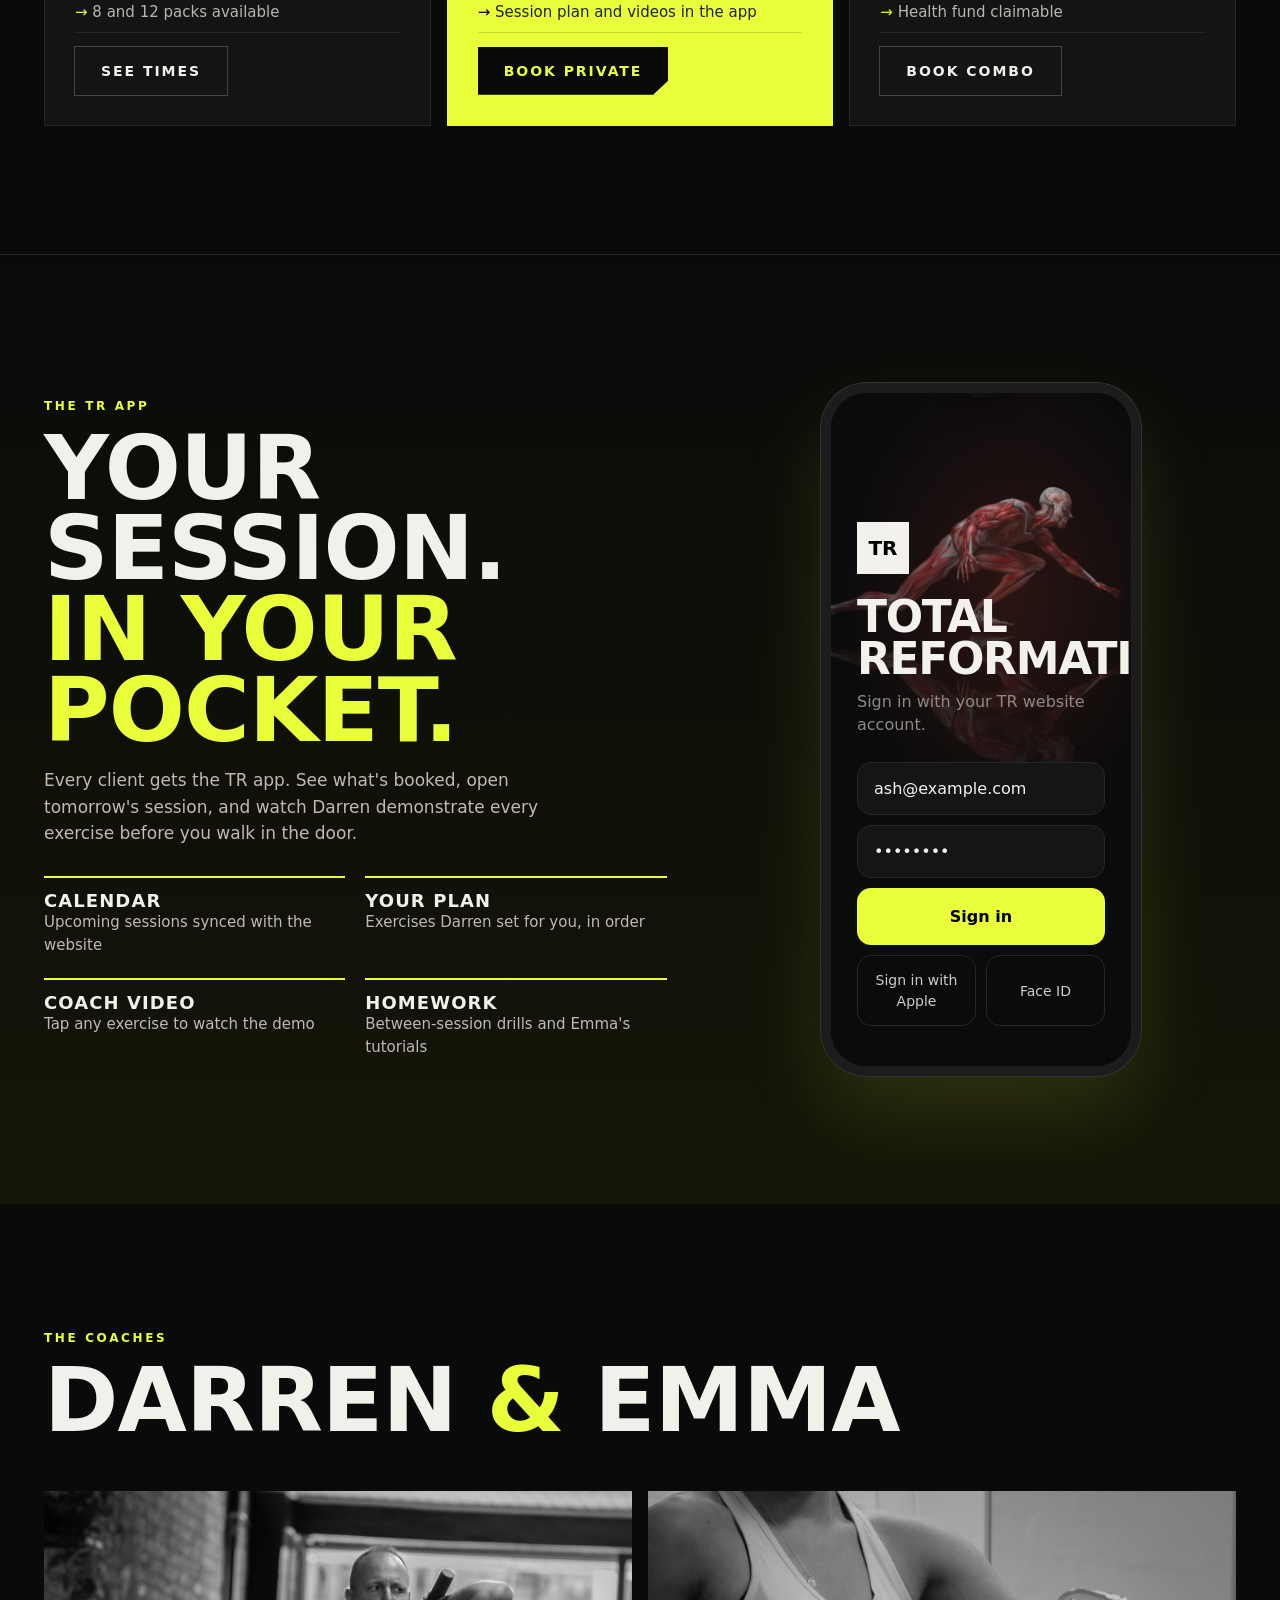
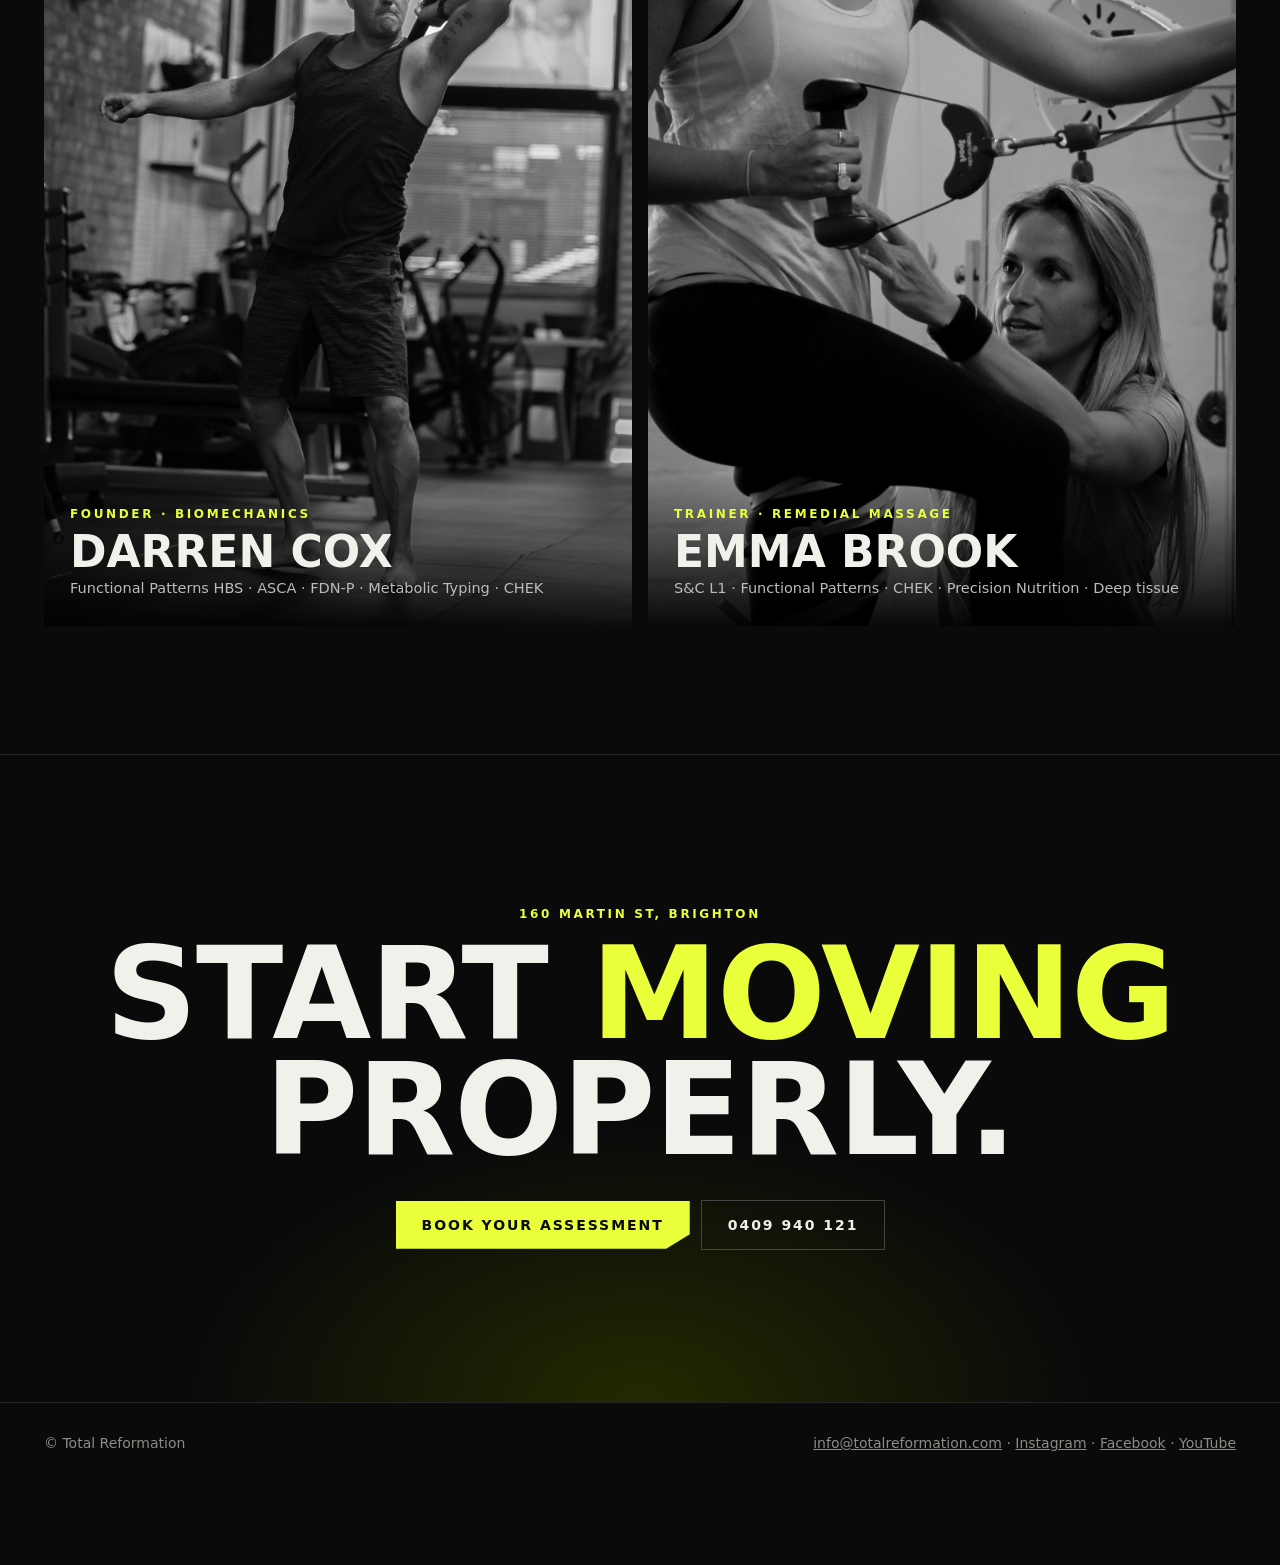
==== commit 3e942891: "Focus the preview on one website: pitch, site and app only" ====
--- a/a/index.html
+++ b/a/index.html
@@ -5,11 +5,11 @@
 <meta name="viewport" content="width=device-width, initial-scale=1, viewport-fit=cover">
 <meta name="robots" content="noindex, nofollow">
 <meta name="theme-color" content="#0A0A0A">
-<title>Total Reformation · Concept A · Performance</title>
-<meta name="description" content="Concept A (recommended): dark, athletic redesign for Total Reformation, with the TR app built in.">
+<title>Total Reformation · Website concept</title>
+<meta name="description" content="Website concept: dark, athletic redesign for Total Reformation, with the TR app built in.">
 <meta property="og:type" content="website">
-<meta property="og:title" content="Total Reformation · Concept A · Performance">
-<meta property="og:description" content="Concept A (recommended): dark, athletic redesign for Total Reformation, with the TR app built in.">
+<meta property="og:title" content="Total Reformation · Website concept">
+<meta property="og:description" content="Website concept: dark, athletic redesign for Total Reformation, with the TR app built in.">
 <meta property="og:url" content="https://falk3n.github.io/tr-preview/a/">
 <meta property="og:image" content="https://falk3n.github.io/tr-preview/assets/img/og.jpg">
 <meta property="og:image:width" content="1200"><meta property="og:image:height" content="630">
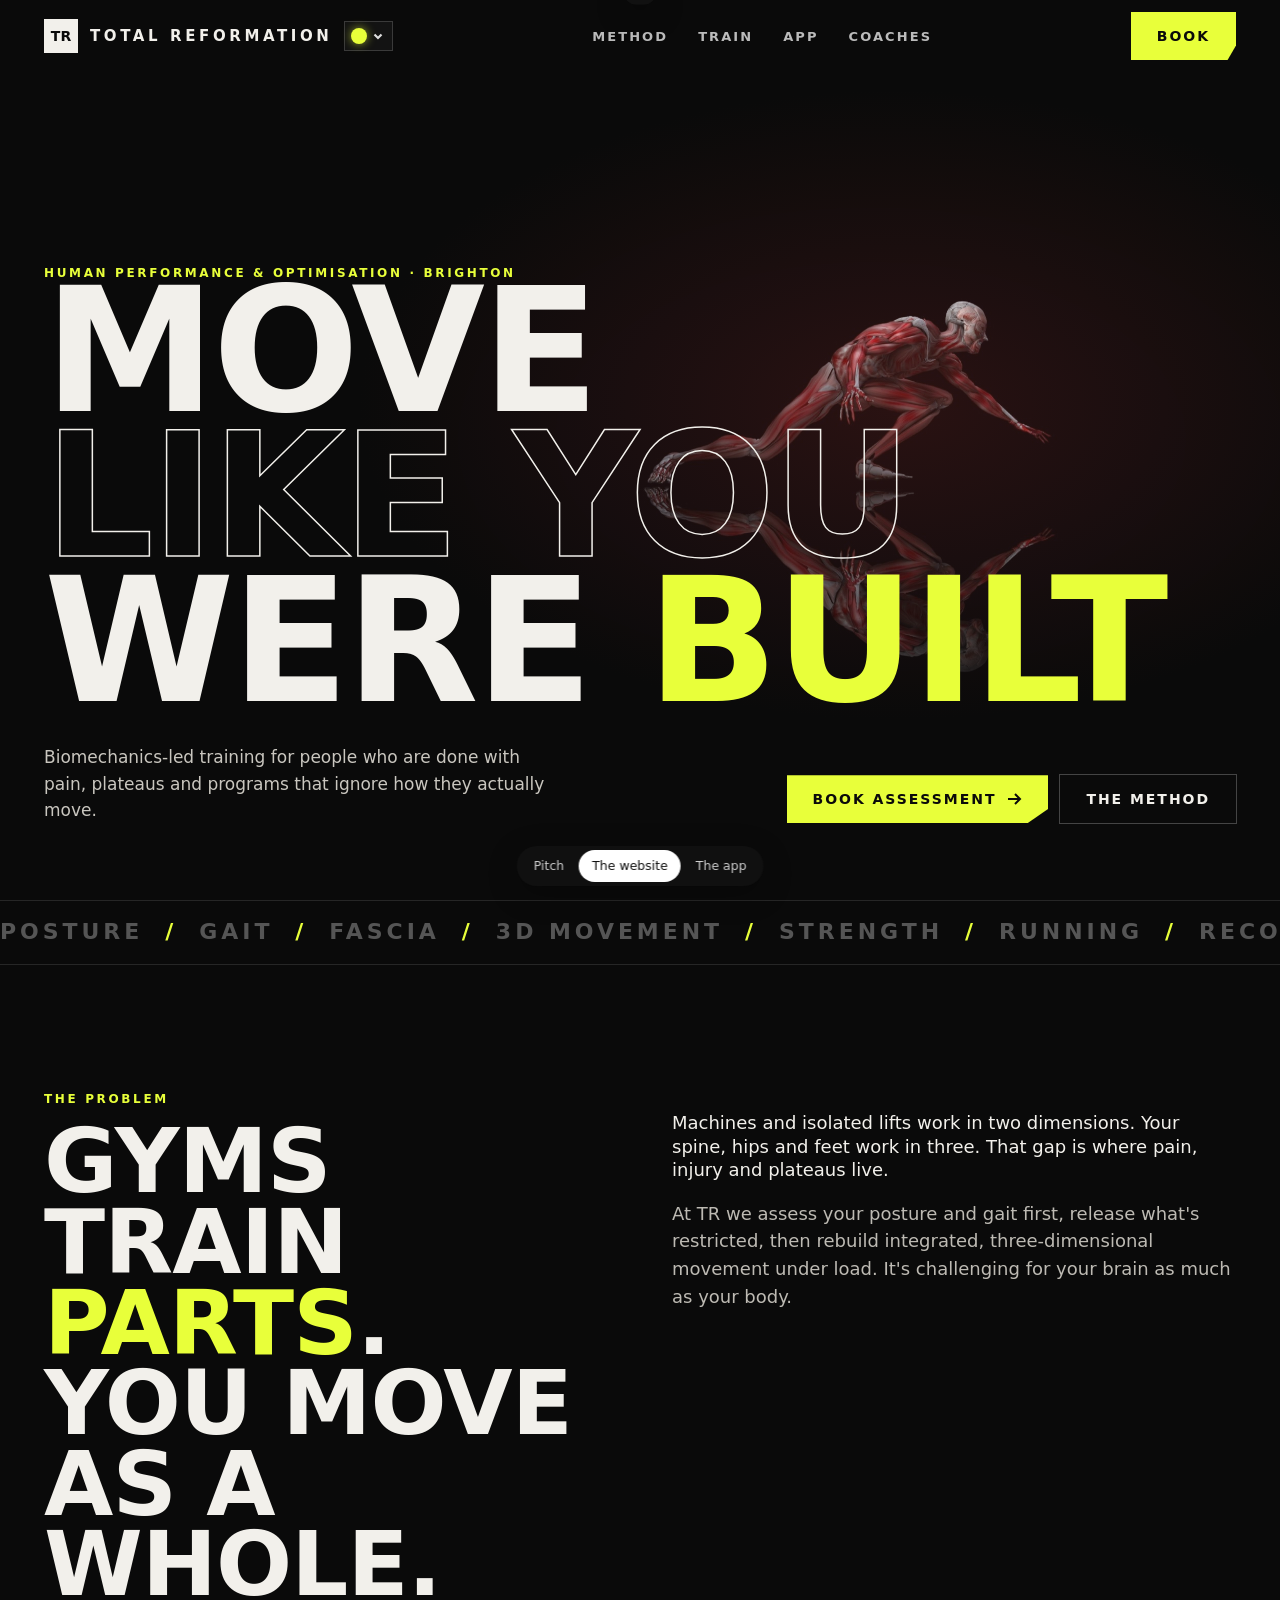
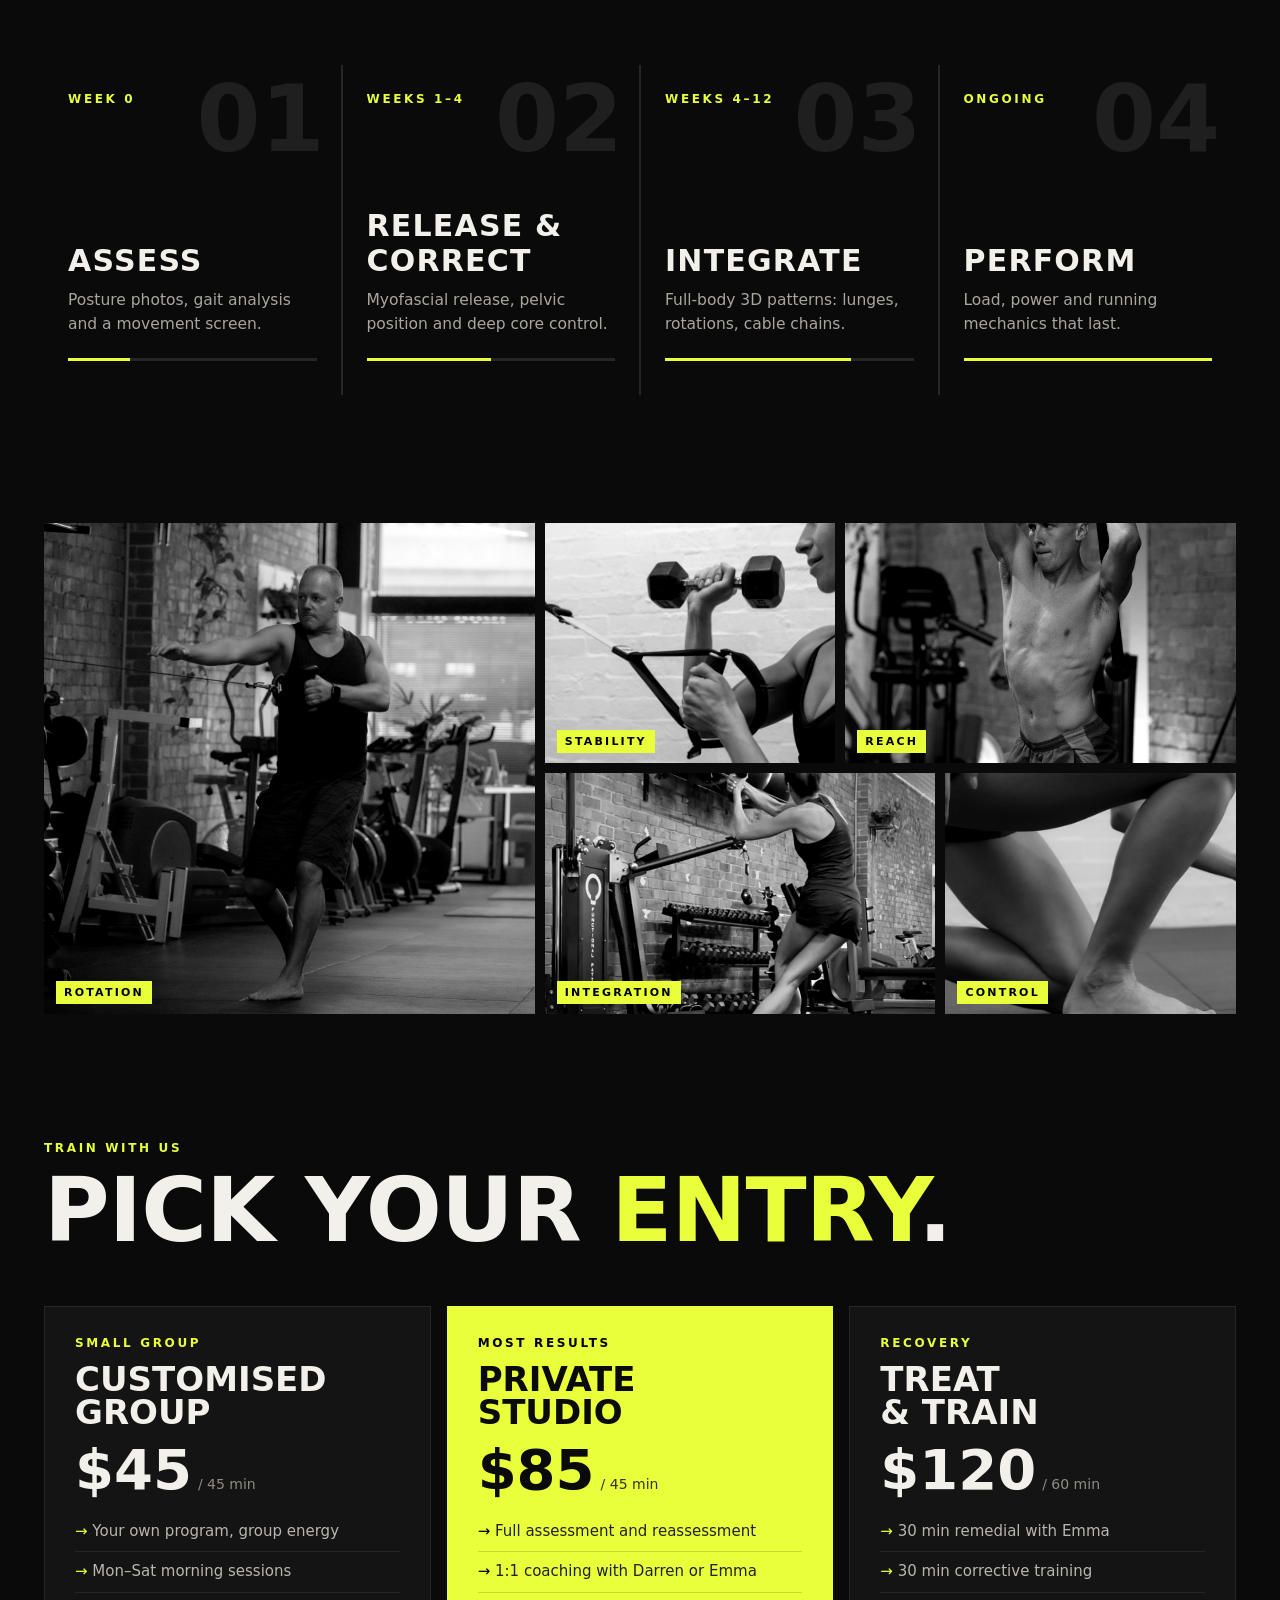
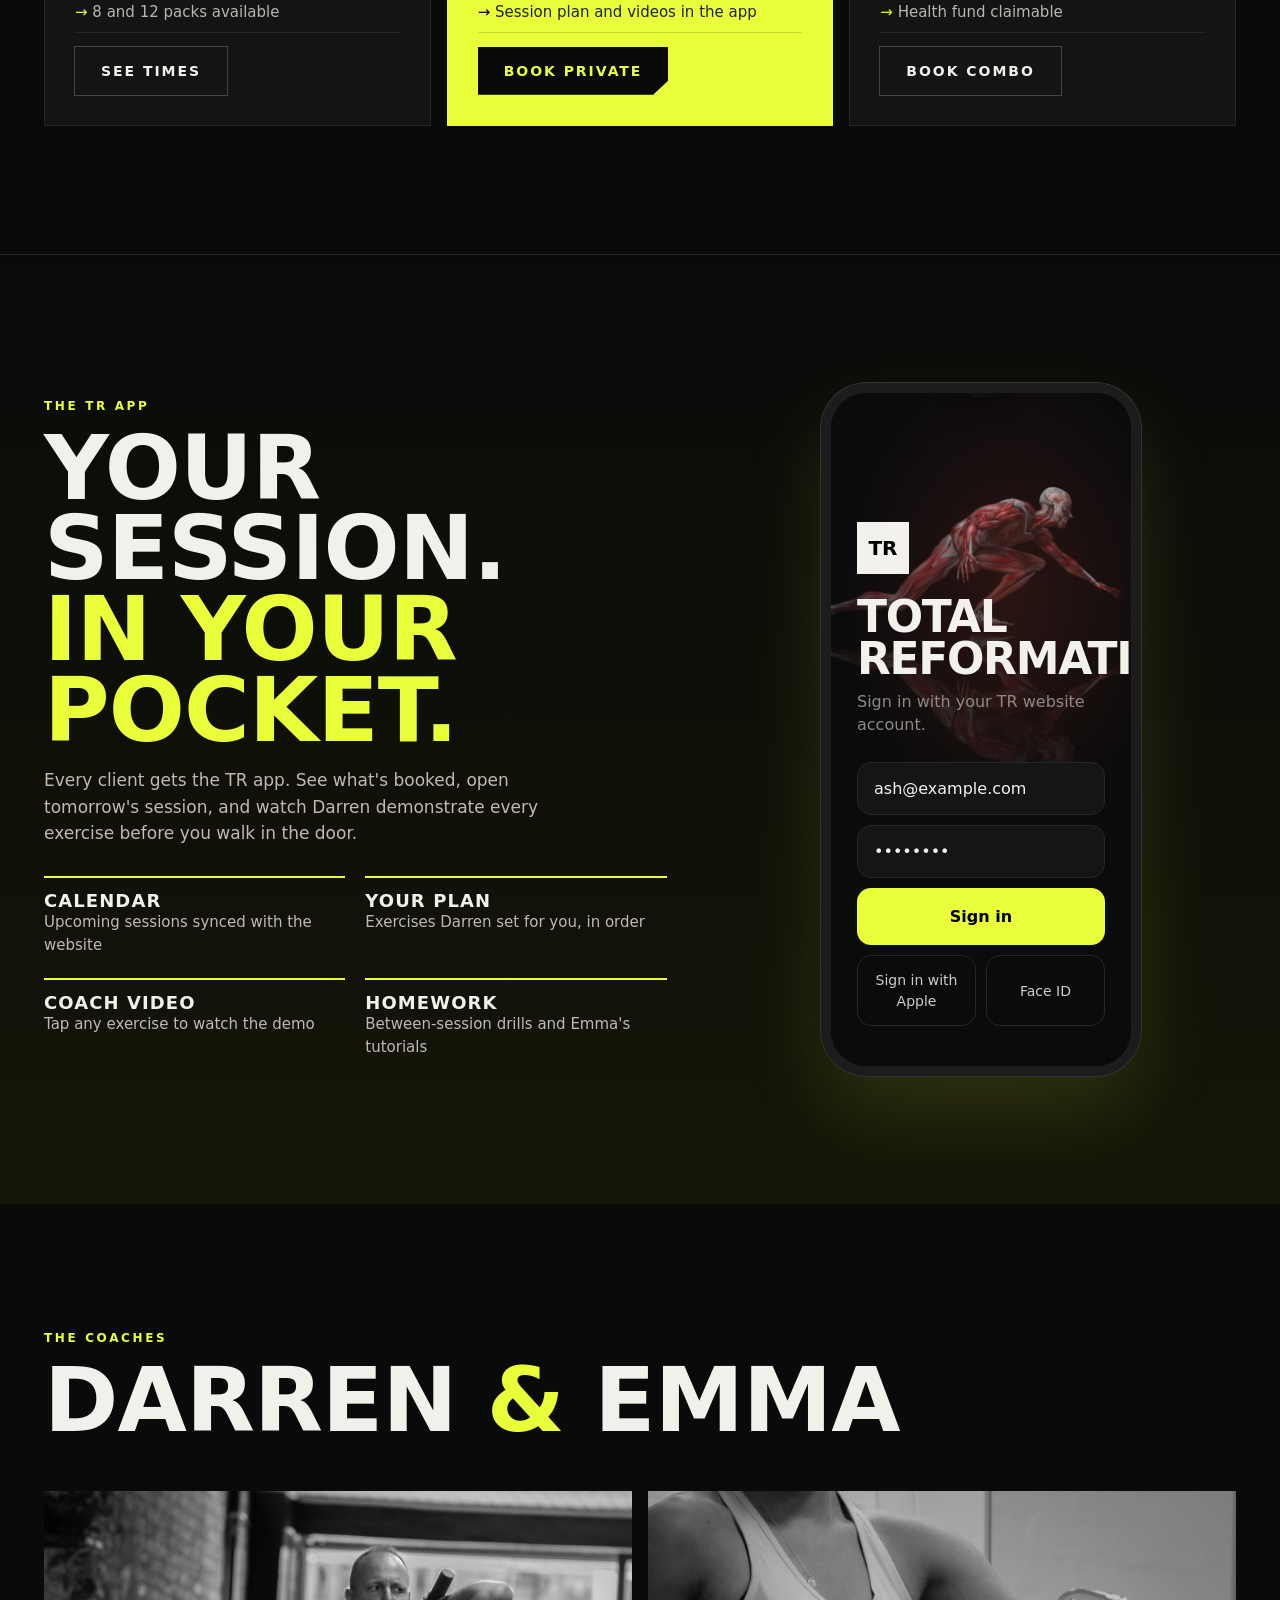
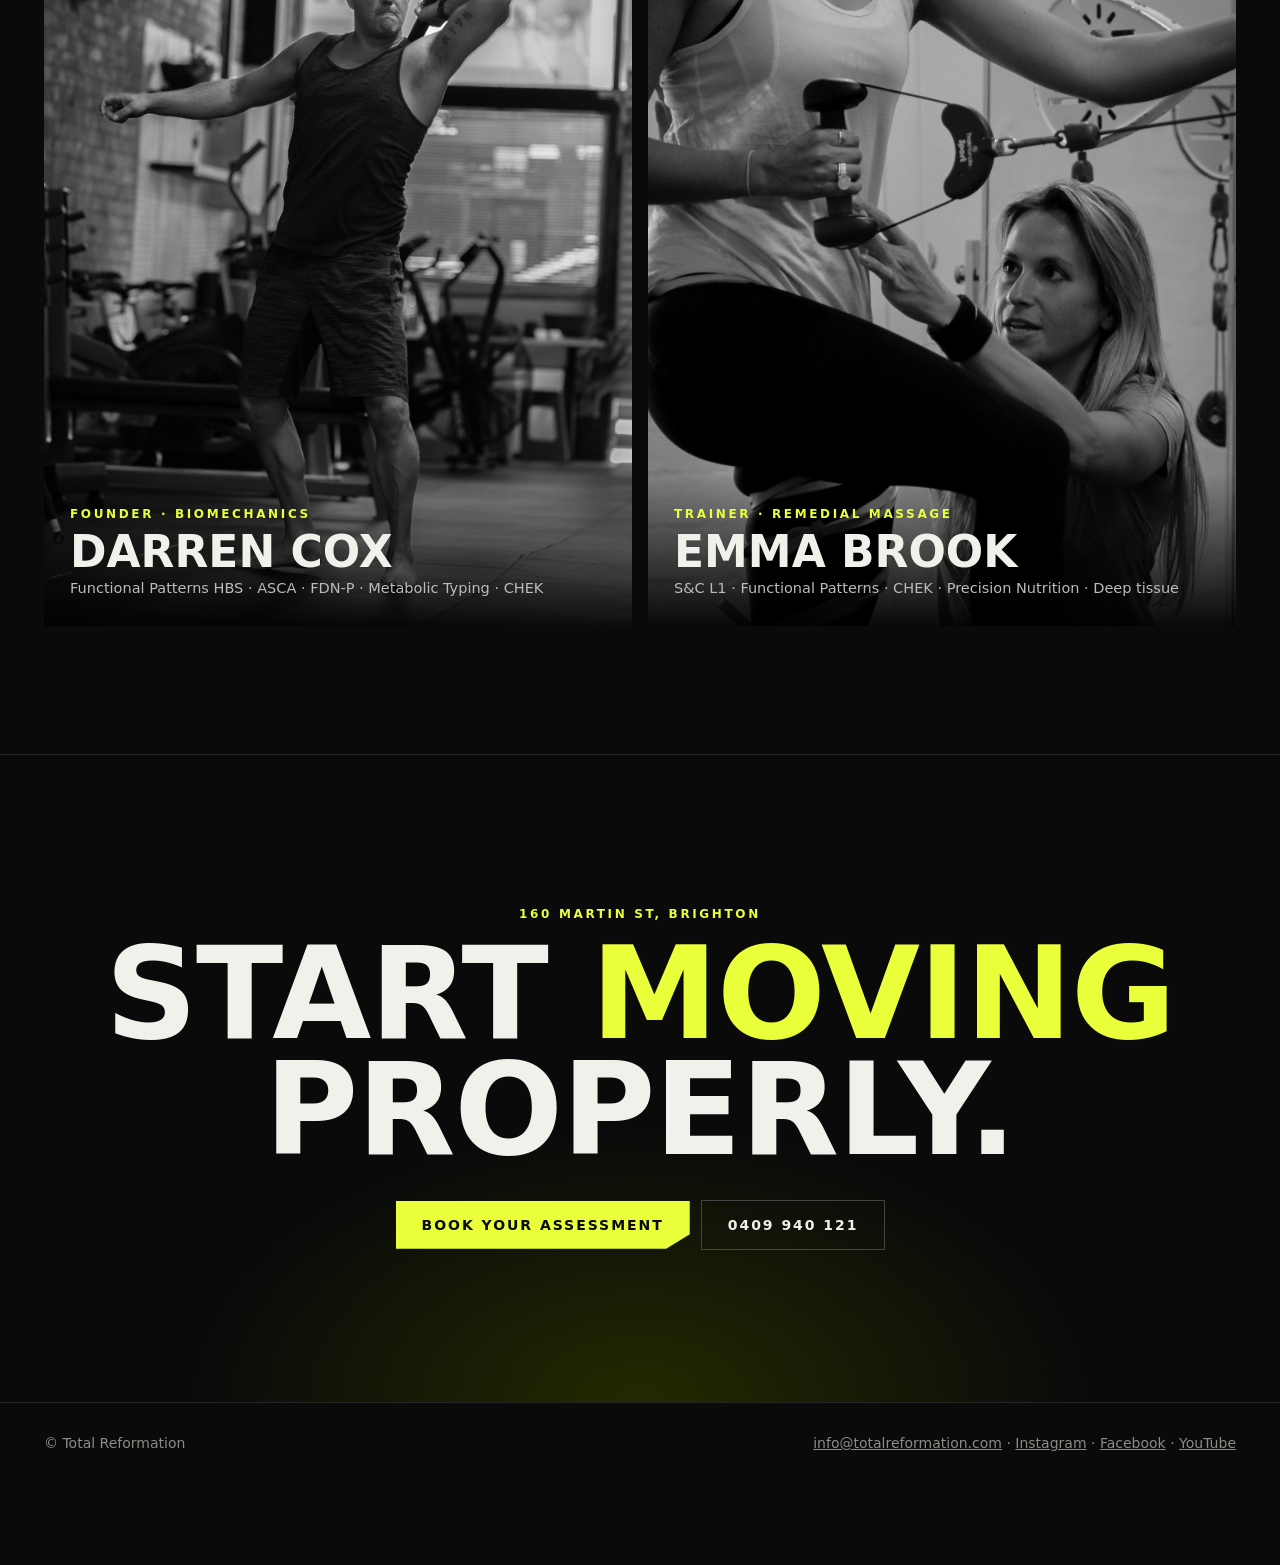
==== commit c3a1e227: "Fade anatomy figure edges (no visible image border); refresh pitch screenshots" ====
--- a/a/index.html
+++ b/a/index.html
@@ -64,7 +64,8 @@
 .hero{position:relative;min-height:100svh;display:flex;align-items:flex-end;overflow:hidden;padding-bottom:clamp(40px,6vw,80px)}
 .hero .bg{position:absolute;inset:0;background:radial-gradient(60% 50% at 70% 45%,var(--heroglow) 0%,transparent 70%),var(--bg)}
 .hero .fig{position:absolute;right:-4%;top:50%;transform:translateY(-52%);width:min(72vw,1100px);opacity:.95;mix-blend-mode:screen}
-.hero .fig img{width:100%;animation:float 9s ease-in-out infinite;filter:var(--figfx);transition:filter .45s}
+.hero .fig img{width:100%;animation:float 9s ease-in-out infinite;filter:var(--figfx);transition:filter .45s;
+-webkit-mask-image:radial-gradient(ellipse 50% 50% at 50% 50%,#000 58%,transparent 100%);mask-image:radial-gradient(ellipse 50% 50% at 50% 50%,#000 58%,transparent 100%)}
 @keyframes float{50%{transform:translateY(-14px)}}
 .hero h1{position:relative;font:700 clamp(64px,13.5vw,220px)/.84 var(--disp);letter-spacing:-.02em;text-transform:uppercase;margin:0}
 .hero h1 .o{-webkit-text-stroke:1.5px var(--fg);color:transparent}
